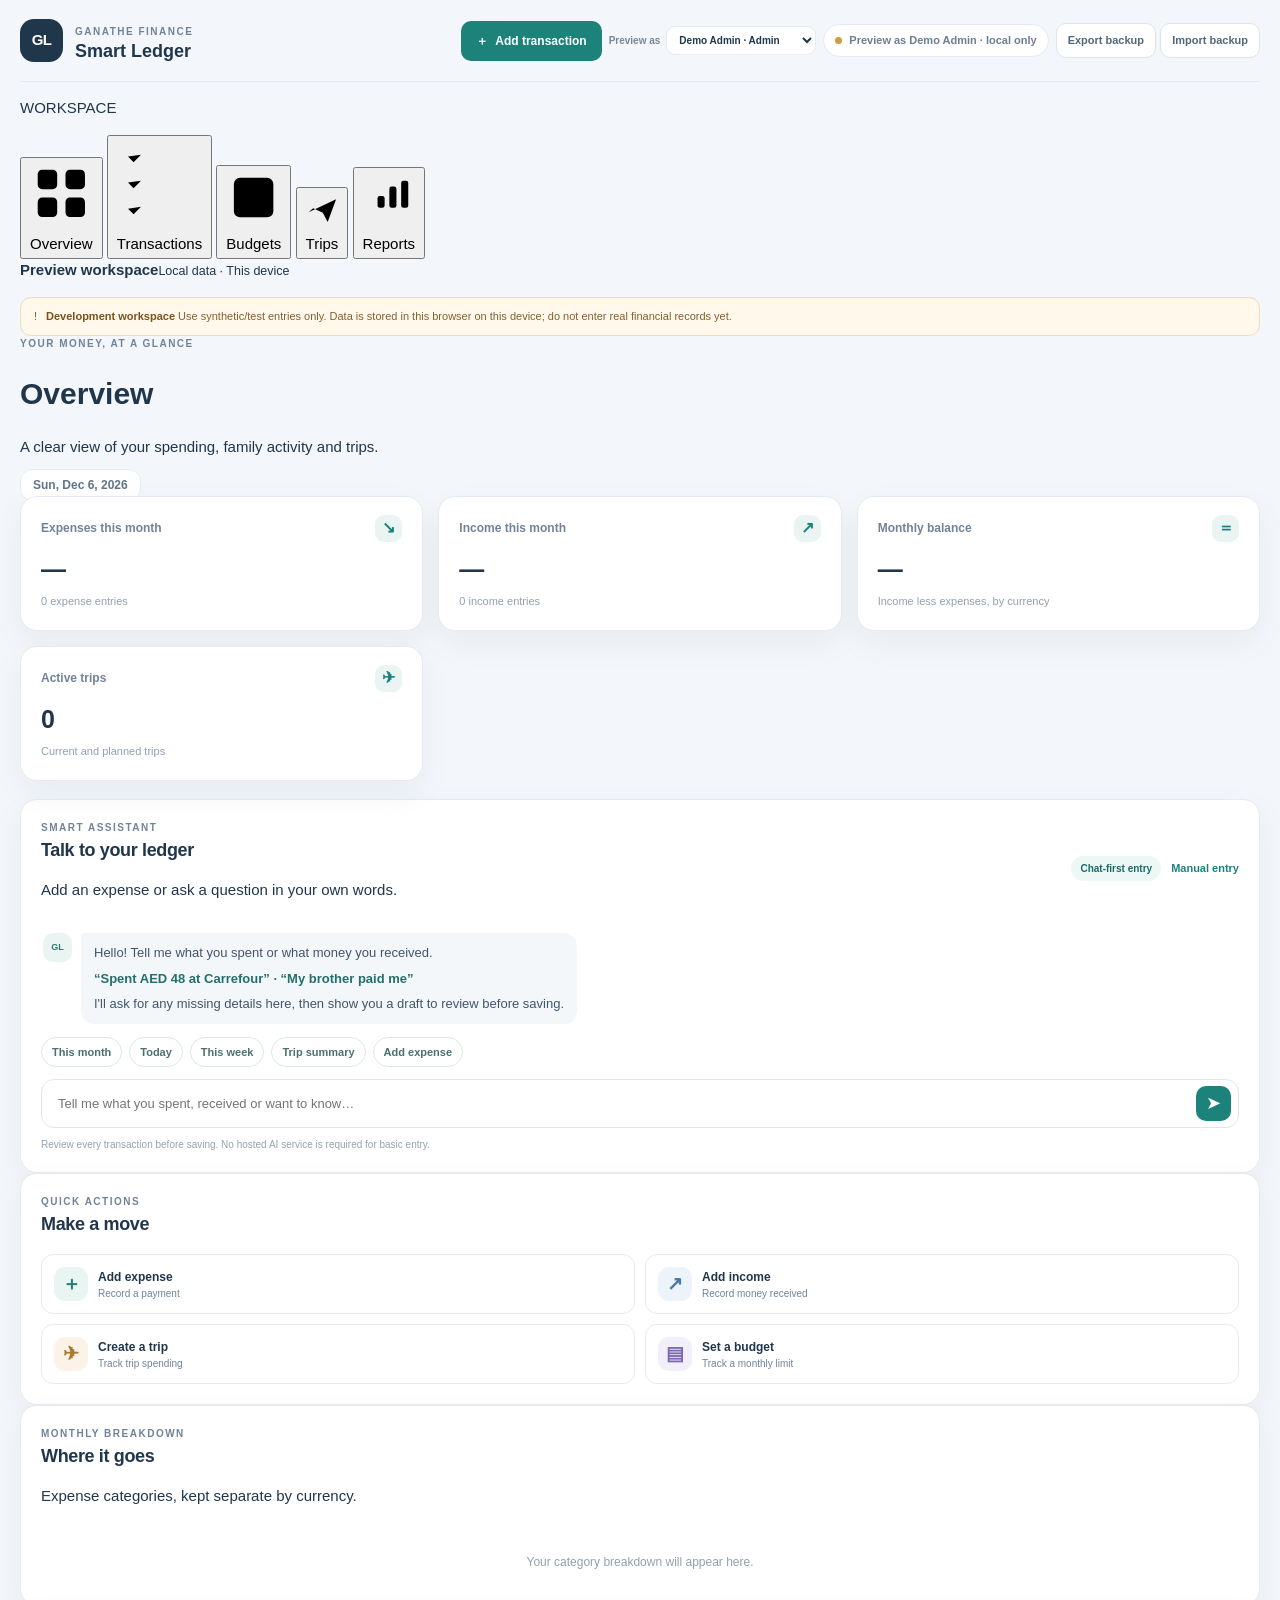
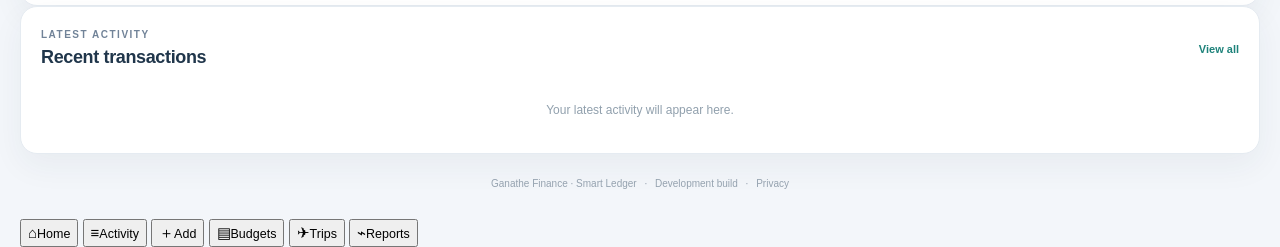
==== preview/index.html @ dd0cd9b1 "Redesign Smart Ledger app shell and page navigation" ====
<!doctype html>
<html lang="en">
<head>
  <meta charset="utf-8">
  <meta name="viewport" content="width=device-width, initial-scale=1">
  <meta name="theme-color" content="#20364b">
  <meta name="description" content="Ganathe Finance — a conversational personal finance workspace.">
  <link rel="manifest" href="./manifest.json">
  <link rel="stylesheet" href="./assets/css/app.css">
  <title>Ganathe Finance | Smart Ledger</title>
</head>

<body>
  <div class="app-shell app-shell-redesigned">
    <header class="topbar">
      <a class="brand" href="./" aria-label="Smart Ledger home">
        <span class="brand-mark">GL</span>
        <span class="brand-copy"><span class="eyebrow">GANATHE FINANCE</span><strong>Smart Ledger</strong></span>
      </a>
      <div class="header-actions">
        <button class="button button-primary header-add-button" data-action="expense" type="button"><span aria-hidden="true">＋</span> Add transaction</button>
        <label class="dev-identity-switch">Preview as <select id="demoIdentitySelect" aria-label="Switch development preview identity"></select></label>
        <span id="syncStatus" class="sync-pill" data-state="local"><span class="sync-dot"></span><span id="syncText">Development data · this browser</span></span>
        <div class="backup-actions">
          <button class="button button-outline button-small" id="exportBackupButton" type="button">Export backup</button>
          <button class="button button-outline button-small" id="importBackupButton" type="button">Import backup</button>
          <input id="importBackupInput" type="file" accept=".json,application/json" hidden>
        </div>
      </div>
    </header>

    <div class="app-body">
      <aside class="sidebar" aria-label="Main navigation">
        <p class="nav-section-label">WORKSPACE</p>
        <nav class="side-nav">
          <button class="nav-item is-active" type="button" data-nav-target="overview" aria-current="page">
            <svg viewBox="0 0 24 24" aria-hidden="true"><rect x="3.5" y="3.5" width="7" height="7" rx="1.6"/><rect x="13.5" y="3.5" width="7" height="7" rx="1.6"/><rect x="3.5" y="13.5" width="7" height="7" rx="1.6"/><rect x="13.5" y="13.5" width="7" height="7" rx="1.6"/></svg>
            <span>Overview</span>
          </button>
          <button class="nav-item" type="button" data-nav-target="transactions">
            <svg viewBox="0 0 24 24" aria-hidden="true"><path d="M8 5h12M8 12h12M8 19h12"/><path d="m3.5 5 1.5 1.5L7 4.5M3.5 12l1.5 1.5L7 11.5M3.5 19l1.5 1.5L7 18.5"/></svg>
            <span>Transactions</span>
          </button>
          <button class="nav-item" type="button" data-nav-target="budgets">
            <svg viewBox="0 0 24 24" aria-hidden="true"><rect x="4" y="4" width="16" height="16" rx="2.5"/><path d="M8 8h8M8 12h8M8 16h4"/></svg>
            <span>Budgets</span>
          </button>
          <button class="nav-item" type="button" data-nav-target="trips">
            <svg viewBox="0 0 24 24" aria-hidden="true"><path d="M3 14.5 21 6l-5.5 15-3.2-6.1L6 12z"/><path d="m12.3 14.9 3.7-3.7"/></svg>
            <span>Trips</span>
          </button>
          <button class="nav-item" type="button" data-nav-target="reports">
            <svg viewBox="0 0 24 24" aria-hidden="true"><path d="M4 19.5V4.5M4 19.5h16"/><rect x="7" y="11" width="3" height="5" rx="1"/><rect x="12" y="7" width="3" height="9" rx="1"/><rect x="17" y="4.5" width="3" height="11.5" rx="1"/></svg>
            <span>Reports</span>
          </button>
        </nav>
        <div class="sidebar-bottom">
          <div class="sidebar-status-mark"><span></span></div>
          <div><strong>Preview workspace</strong><small>Local data · This device</small></div>
        </div>
      </aside>

      <main id="mainContent" class="main-content">
        <section class="development-banner" role="note">
          <span class="development-banner-icon" aria-hidden="true">!</span>
          <span><strong>Development workspace</strong> Use synthetic/test entries only. Data is stored in this browser on this device; do not enter real financial records yet.</span>
        </section>

        <div class="view-heading">
          <div>
            <p class="eyebrow" id="pageEyebrow">YOUR MONEY, AT A GLANCE</p>
            <h1 id="pageTitle">Overview</h1>
            <p id="pageDescription">A clear view of your spending, family activity and trips.</p>
          </div>
          <div class="view-heading-meta"><span class="date-chip" id="todayLabel"></span></div>
        </div>

        <section id="page-overview" class="page-view">
          <section class="stats-grid" aria-label="Financial overview">
            <article class="stat-card stat-expense"><div class="stat-top"><span>Expenses this month</span><span class="stat-icon">↘</span></div><strong id="monthSpend">AED 0.00</strong><small id="monthSpendHint">No expenses yet</small></article>
            <article class="stat-card stat-income"><div class="stat-top"><span>Income this month</span><span class="stat-icon">↗</span></div><strong id="monthIncome">AED 0.00</strong><small id="monthIncomeHint">No income yet</small></article>
            <article class="stat-card stat-balance"><div class="stat-top"><span>Monthly balance</span><span class="stat-icon">＝</span></div><strong id="monthBalance">AED 0.00</strong><small>Income less expenses, by currency</small></article>
            <article class="stat-card stat-trips"><div class="stat-top"><span>Active trips</span><span class="stat-icon">✈</span></div><strong id="activeTrips">0</strong><small>Current and planned trips</small></article>
          </section>

          <div class="dashboard-grid">
            <div class="dashboard-primary">
              <section class="panel conversation-panel">
                <div class="panel-heading">
                  <div><p class="eyebrow">SMART ASSISTANT</p><h2>Talk to your ledger</h2><p class="panel-subtitle">Add an expense or ask a question in your own words.</p></div>
                  <div class="conversation-tools"><span class="engine-label">Chat-first entry</span><button class="text-button" id="manualTransactionEntry" type="button">Manual entry</button></div>
                </div>
                <div class="chat-stream" id="chatStream" aria-live="polite">
                  <div class="chat-message assistant"><span class="avatar">GL</span><div class="message-body"><p>Hello! Tell me what you spent or what money you received.</p><p class="example-phrase">“Spent AED 48 at Carrefour” · “My brother paid me”</p><p>I'll ask for any missing details here, then show you a draft to review before saving.</p></div></div>
                </div>
                <div class="suggestion-row">
                  <button class="suggestion" data-prompt="Show my spending this month" type="button">This month</button>
                  <button class="suggestion" data-prompt="Show today's expenses" type="button">Today</button>
                  <button class="suggestion" data-prompt="Show this week's spending" type="button">This week</button>
                  <button class="suggestion" data-prompt="Show trip expenses" type="button">Trip summary</button>
                  <button class="suggestion" data-prompt="Add an expense" type="button">Add expense</button>
                </div>
                <form id="chatForm" class="chat-entry"><label class="sr-only" for="chatInput">Type a message</label><input id="chatInput" autocomplete="off" placeholder="Tell me what you spent, received or want to know…" maxlength="500"><button class="send-button" aria-label="Send message" type="submit">➤</button></form>
                <p class="micro-note">Review every transaction before saving. No hosted AI service is required for basic entry.</p>
              </section>

              <section class="panel shortcuts-panel">
                <div class="panel-heading"><div><p class="eyebrow">QUICK ACTIONS</p><h2>Make a move</h2></div></div>
                <div class="quick-actions">
                  <button class="quick-action" data-action="expense" type="button"><span class="quick-icon teal">＋</span><span><strong>Add expense</strong><small>Record a payment</small></span></button>
                  <button class="quick-action" data-action="income" type="button"><span class="quick-icon blue">↗</span><span><strong>Add income</strong><small>Record money received</small></span></button>
                  <button class="quick-action" data-action="trip" type="button"><span class="quick-icon amber">✈</span><span><strong>Create a trip</strong><small>Track trip spending</small></span></button>
                  <button class="quick-action" data-action="budget" type="button"><span class="quick-icon violet">▤</span><span><strong>Set a budget</strong><small>Track a monthly limit</small></span></button>
                </div>
              </section>
            </div>

            <div class="dashboard-secondary">
              <section class="panel">
                <div class="panel-heading"><div><p class="eyebrow">MONTHLY BREAKDOWN</p><h2>Where it goes</h2><p class="panel-subtitle">Expense categories, kept separate by currency.</p></div></div>
                <div id="dashboardCategoryBreakdown" class="dashboard-category-breakdown"><div class="empty-state">Your category breakdown will appear here.</div></div>
              </section>
              <section class="panel">
                <div class="panel-heading"><div><p class="eyebrow">LATEST ACTIVITY</p><h2>Recent transactions</h2></div><button class="text-button" type="button" data-nav-target="transactions">View all</button></div>
                <div id="dashboardRecentTransactions" class="dashboard-recent-list"><div class="empty-state">Your latest activity will appear here.</div></div>
              </section>
            </div>
          </div>
        </section>

        <section id="page-transactions" class="page-view" hidden>
          <section class="panel page-panel">
            <div class="panel-heading"><div><p class="eyebrow">YOUR LEDGER</p><h2>All transactions</h2><p class="panel-subtitle">Search, filter and manage recorded activity.</p></div><button class="button button-primary button-small" id="addExpenseLink" type="button">＋ Add transaction</button></div>
            <div class="filter-grid">
              <input id="transactionSearch" type="search" placeholder="Search description or notes…" aria-label="Search transactions">
              <select id="transactionTypeFilter" aria-label="Filter by transaction type"><option value="">All types</option><option>Expense</option><option>Income</option></select>
              <select id="transactionCategoryFilter" aria-label="Filter by category"><option value="">All categories</option></select>
              <select id="transactionTripFilter" aria-label="Filter by trip"><option value="">All activity</option><option value="__personal">Personal only</option></select>
            </div>
            <div id="transactionList" class="transaction-list"><div class="empty-state">No transactions yet. Add your first test entry.</div></div>
            <p class="list-footnote" id="transactionCount">0 transactions</p>
          </section>
        </section>

        <section id="page-budgets" class="page-view" hidden>
          <section class="panel page-panel">
            <div class="panel-heading"><div><p class="eyebrow">PLAN WITH INTENTION</p><h2>Budgets</h2><p class="panel-subtitle">Keep an eye on your monthly category limits.</p></div><button class="button button-primary button-small" id="addBudgetLink" type="button">＋ Set a budget</button></div>
            <div id="budgetList" class="budget-list"><div class="empty-state">No budgets set yet.</div></div>
          </section>
        </section>

        <section id="page-trips" class="page-view" hidden>
          <section class="panel page-panel">
            <div class="panel-heading"><div><p class="eyebrow">SHARED SPENDING</p><h2>Your trips</h2><p class="panel-subtitle">Each trip has its own people, currency and expense history.</p></div><button class="button button-primary button-small" id="addTripLink" type="button">＋ Create trip</button></div>
            <div id="tripList" class="trip-list"><div class="empty-state">Your trips will appear here.</div></div>
          </section>
        </section>

        <section id="page-reports" class="page-view" hidden>
          <section class="panel page-panel" id="reportsPanel">
            <div class="panel-heading"><div><p class="eyebrow">YOUR NUMBERS</p><h2>Reports and insights</h2><p class="panel-subtitle">Explore activity over time and export a filtered ledger.</p></div><button class="text-button" id="exportCsvButton" type="button">Export filtered CSV ↓</button></div>
            <div class="report-actions">
              <button class="report-button" data-report="today" type="button"><strong>Today</strong><small>Daily activity</small></button>
              <button class="report-button" data-report="week" type="button"><strong>This week</strong><small>Weekly spending</small></button>
              <button class="report-button" data-report="month" type="button"><strong>This month</strong><small>Monthly overview</small></button>
              <button class="report-button" data-report="quarter" type="button"><strong>This quarter</strong><small>Quarterly view</small></button>
              <button class="report-button" data-report="year" type="button"><strong>This year</strong><small>Annual view</small></button>
              <button class="report-button" data-report="trip" type="button"><strong>Trip report</strong><small>Trip-linked costs</small></button>
            </div>
            <div class="custom-report"><label>From <input id="reportFrom" type="date"></label><label>To <input id="reportTo" type="date"></label><button id="customReportButton" class="button button-outline button-small" type="button">Run custom report</button></div>
            <div id="reportResult" class="report-result" hidden aria-live="polite"></div>
          </section>
        </section>

        <footer>Ganathe Finance · Smart Ledger <span>·</span> Development build <span>·</span> <a href="./privacy-policy.html">Privacy</a></footer>
      </main>
    </div>

    <nav class="mobile-nav" aria-label="Mobile navigation">
      <button type="button" data-nav-target="overview" class="is-active" aria-current="page"><span class="mobile-nav-icon">⌂</span><small>Home</small></button>
      <button type="button" data-nav-target="transactions"><span class="mobile-nav-icon">≡</span><small>Activity</small></button>
      <button type="button" class="mobile-nav-add" data-action="expense" aria-label="Add transaction"><span>＋</span><small>Add</small></button>
      <button type="button" data-nav-target="budgets"><span class="mobile-nav-icon">▤</span><small>Budgets</small></button>
      <button type="button" data-nav-target="trips"><span class="mobile-nav-icon">✈</span><small>Trips</small></button>
      <button type="button" data-nav-target="reports"><span class="mobile-nav-icon">⌁</span><small>Reports</small></button>
    </nav>
  </div>

  <dialog id="transactionDialog" class="app-dialog">
    <form id="transactionForm"><input id="txId" type="hidden">
      <div class="dialog-heading"><div><p class="eyebrow">TRANSACTION</p><h2 id="transactionDialogTitle">Add expense</h2></div><button class="icon-button" type="button" data-close="transactionDialog" aria-label="Close">×</button></div>
      <div class="form-grid">
        <label>Type<select id="txType" name="type"><option>Expense</option><option>Income</option></select></label>
        <label>Date<input id="txDate" name="date" type="date" required></label>
        <label class="span-2">Description<input id="txDescription" name="description" placeholder="e.g. Carrefour groceries" required maxlength="120"></label>
        <label>Amount<input id="txAmount" name="amount" type="number" min="0.01" step="0.01" placeholder="0.00" required></label>
        <label>Currency<select id="txCurrency" name="currency"><option>AED</option><option>INR</option><option>OMR</option><option>USD</option><option>SGD</option><option>EUR</option><option>GBP</option></select></label>
        <label>Category<select id="txCategory" name="category"></select></label>
        <label>Payment type<select id="txPayment" name="paymentType"><option>Cash</option><option>Debit Card</option><option>Credit Card</option><option>Bank Transfer</option><option>Digital Wallet</option><option>Other</option></select></label>
        <label>Paid by<input id="txPaidBy" name="paidBy" value="Me" maxlength="60" required></label>
        <label>Spent by (user)<select id="txSpentByUser" name="spentByUserId"></select></label>
        <label>Trip (optional)<select id="txTrip" name="tripId"><option value="">Personal / non-trip</option></select></label>
        <label class="span-2">Notes<input id="txNotes" name="notes" maxlength="300" placeholder="Optional"></label>
      </div>
      <div class="dialog-actions"><button class="button button-outline" type="button" data-close="transactionDialog">Cancel</button><button class="button button-primary" type="submit">Save transaction</button></div>
    </form>
  </dialog>

  <dialog id="tripDialog" class="app-dialog trip-wizard-dialog">
    <form id="tripForm"><input id="tripId" type="hidden">
      <div class="dialog-heading"><div><p class="eyebrow">ADMIN TRIP WIZARD</p><h2 id="tripDialogTitle">Create a trip</h2></div><button class="icon-button" type="button" data-close="tripDialog" aria-label="Close">×</button></div>
      <div class="trip-wizard-progress"><span id="tripWizardProgress">Step 1 of 3 · Trip details</span><div><i id="tripWizardProgressFill"></i></div></div>
      <section class="trip-wizard-page" data-trip-step="1">
        <div class="form-grid">
          <label class="span-2">Trip name<input id="tripName" name="name" required maxlength="100" placeholder="e.g. Oman family trip"></label>
          <label class="span-2">Destination / places<input id="tripDestination" name="destination" maxlength="160" placeholder="e.g. Muscat, Nizwa and Chennai"></label>
          <label>Start date<input id="tripStart" name="startDate" type="date"></label>
          <label>End date<input id="tripEnd" name="endDate" type="date"></label>
        </div>
      </section>
      <section class="trip-wizard-page" data-trip-step="2" hidden>
        <div class="form-grid">
          <label>Default trip currency<select id="tripCurrency"><option>AED</option><option>INR</option><option>OMR</option><option>USD</option><option>SGD</option><option>EUR</option><option>GBP</option></select></label>
        </div>
        <div id="tripParticipantAdminArea">
          <h3 class="wizard-subheading">Household users</h3>
          <p class="wizard-help">Select existing users and assign their role for this trip.</p>
          <div id="tripHouseholdUsers" class="trip-household-users"></div>
          <h3 class="wizard-subheading">Trip-only participants</h3>
          <p class="wizard-help">Add people who need expense attribution but do not need an app login. Enter one name per line.</p>
          <label class="trip-only-field">Names<textarea id="tripOnlyNames" rows="3" placeholder="e.g. Uncle Ravi&#10;Aunt Meera"></textarea></label>
        </div>
        <p id="tripMembershipReadOnlyNote" class="wizard-help" hidden>Only the Household Admin can change trip participants and roles.</p>
      </section>
      <section class="trip-wizard-page" data-trip-step="3" hidden>
        <div id="tripWizardReview" class="trip-wizard-review"></div>
      </section>
      <div class="dialog-actions trip-wizard-actions">
        <button class="button button-outline" type="button" id="tripWizardBack">Back</button>
        <button class="button button-outline" type="button" data-close="tripDialog">Cancel</button>
        <button class="button button-primary" type="button" id="tripWizardNext">Continue</button>
        <button class="button button-primary" type="submit" id="tripWizardSave" hidden>Create trip</button>
      </div>
    </form>
  </dialog>

  <dialog id="budgetDialog" class="app-dialog">
    <form id="budgetForm"><input id="budgetId" type="hidden">
      <div class="dialog-heading"><div><p class="eyebrow">MONTHLY PLANNING</p><h2 id="budgetDialogTitle">Set a budget</h2></div><button class="icon-button" type="button" data-close="budgetDialog" aria-label="Close">×</button></div>
      <div class="form-grid">
        <label class="span-2">Category<select id="budgetCategory" required></select></label>
        <label>Monthly limit<input id="budgetAmount" type="number" min="0.01" step="0.01" required placeholder="0.00"></label>
        <label>Currency<select id="budgetCurrency"><option>AED</option><option>INR</option><option>OMR</option><option>USD</option><option>SGD</option><option>EUR</option><option>GBP</option></select></label>
      </div>
      <p class="form-help">Usage is calculated for the current calendar month, matching category and currency.</p>
      <div class="dialog-actions"><button class="button button-outline" type="button" data-close="budgetDialog">Cancel</button><button class="button button-primary" type="submit">Save budget</button></div>
    </form>
  </dialog>

  <script defer src="./assets/js/ledger-core.js"></script>
  <script defer src="./assets/js/ledger-repository.js"></script>
  <script defer src="./assets/js/ledger-authz.js"></script>
  <script defer src="./assets/js/app.js"></script>
</body>
</html>
---- preview/assets/css/app.css ----
:root{color-scheme:light;--ink:#20364b;--muted:#718398;--canvas:#f3f6fa;--surface:#fff;--line:#e5ebf1;--teal:#1d827a;--teal-dark:#176c66;--shadow:0 12px 32px rgba(31,54,76,.055)}
*{box-sizing:border-box}body{margin:0;background:var(--canvas);color:var(--ink);font:15px/1.5 Aptos,"Segoe UI",sans-serif}button,input,select{font:inherit}button{cursor:pointer}a{color:inherit;text-decoration:none}.app-shell{width:min(1240px,calc(100% - 40px));margin:auto}.topbar{height:82px;display:flex;align-items:center;justify-content:space-between;border-bottom:1px solid var(--line)}.brand{display:flex;align-items:center;gap:12px}.brand-mark{width:43px;height:43px;border-radius:14px;background:var(--ink);display:grid;place-items:center;color:#fff;font-weight:800;letter-spacing:-.04em}.brand strong{display:block;font-size:18px;line-height:1.1}.eyebrow{margin:0 0 4px;color:var(--muted);font-size:10px;font-weight:800;letter-spacing:.15em}.header-actions{display:flex;align-items:center;gap:12px}.sync-pill{display:inline-flex;align-items:center;gap:7px;padding:7px 11px;border:1px solid var(--line);border-radius:20px;background:#fff;color:#6d7e90;font-size:11px;font-weight:700}.sync-dot{width:7px;height:7px;border-radius:50%;background:#d39b3b}.sync-pill[data-state=connected] .sync-dot{background:#29956f}.sync-pill[data-state=error] .sync-dot{background:#d45d58}.welcome-row{display:flex;align-items:flex-end;justify-content:space-between;padding:35px 0 22px}.welcome-row h1{margin:4px 0 6px;font-size:clamp(30px,4vw,42px);letter-spacing:-.04em;line-height:1.08}.welcome-row h1 span{color:var(--teal)}.welcome-copy{margin:0;color:var(--muted)}.date-chip{padding:8px 12px;border:1px solid var(--line);border-radius:12px;background:#fff;color:#62758a;font-size:12px;font-weight:700}.stats-grid{display:grid;grid-template-columns:repeat(3,1fr);gap:15px;margin-bottom:18px}.stat-card,.panel{background:var(--surface);border:1px solid var(--line);border-radius:17px;box-shadow:var(--shadow)}.stat-card{padding:18px 20px}.stat-top{display:flex;align-items:center;justify-content:space-between;color:var(--muted);font-size:12px;font-weight:700}.stat-icon{width:27px;height:27px;border-radius:9px;background:#eaf5f3;color:var(--teal);display:grid;place-items:center;font-size:16px}.stat-card strong{display:block;margin:9px 0 1px;font-size:25px;letter-spacing:-.04em}.stat-card small{color:#91a0af;font-size:11px}.workspace-grid{display:grid;grid-template-columns:minmax(0,1.55fr) minmax(300px,.9fr);gap:17px;align-items:start}.main-column,.side-column{display:grid;gap:17px}.panel{padding:20px}.panel-heading{display:flex;align-items:center;justify-content:space-between;gap:12px;margin-bottom:16px}.panel-heading h2{margin:0;font-size:18px;letter-spacing:-.02em}.panel-heading .eyebrow{margin-bottom:2px}.engine-label{padding:5px 9px;border-radius:20px;background:#edf7f5;color:var(--teal-dark);font-size:10px;font-weight:800}.chat-stream{display:grid;gap:11px;max-height:280px;overflow:auto;padding:1px 2px 8px}.chat-message{display:flex;gap:9px;align-items:flex-start}.avatar{flex:0 0 29px;height:29px;border-radius:10px;background:#eaf4f2;color:var(--teal);display:grid;place-items:center;font-size:9px;font-weight:900}.message-body{min-width:0;max-width:calc(100% - 38px);padding:10px 13px;border-radius:4px 13px 13px 13px;background:#f4f7fa;color:#40566b;font-size:13px}.message-body p{margin:0 0 6px}.message-body p:last-child{margin-bottom:0}.message-body .example-phrase{color:#246f6b;font-weight:700}.chat-message.user{justify-content:flex-end}.chat-message.user .avatar{display:none}.chat-message.user .message-body{background:#e9f4f2;color:#245f5b;border-radius:13px 4px 13px 13px}.suggestion-row{display:flex;flex-wrap:wrap;gap:7px;margin:5px 0 12px}.suggestion{border:1px solid #dce8e8;background:#fff;border-radius:20px;color:#49716f;padding:6px 10px;font-size:11px;font-weight:700}.suggestion:hover,.report-button:hover{border-color:#a9ceca;background:#f4faf9}.chat-entry{display:flex;gap:9px;padding:6px 7px 6px 14px;border:1px solid #dfe7ee;border-radius:13px;background:#fff}.chat-entry:focus-within{border-color:#8ebfba;box-shadow:0 0 0 3px rgba(29,130,122,.08)}.chat-entry input{width:100%;min-width:0;border:0;outline:0;background:transparent;color:var(--ink);font-size:13px}.send-button{width:35px;height:35px;flex:0 0 35px;border:0;border-radius:10px;background:var(--teal);color:#fff;font-size:18px}.micro-note{margin:9px 0 0;color:#95a2b0;font-size:10px}.quick-actions{display:grid;grid-template-columns:repeat(2,1fr);gap:10px}.quick-action{display:flex;align-items:center;gap:10px;text-align:left;padding:12px;border:1px solid var(--line);border-radius:12px;background:#fff;color:var(--ink)}.quick-action:hover{border-color:#b8d8d4;background:#fbfefd}.quick-icon{width:34px;height:34px;flex:0 0 34px;border-radius:11px;display:grid;place-items:center;font-size:19px;font-weight:700}.quick-icon.teal{background:#e9f5f2;color:#267e75}.quick-icon.blue{background:#edf3fb;color:#4d75a5}.quick-icon.amber{background:#fbf3e7;color:#a87930}.quick-icon.violet{background:#f2effb;color:#7b68ae}.quick-action strong{display:block;font-size:12px}.quick-action small{display:block;color:var(--muted);font-size:10px}.report-actions{display:grid;grid-template-columns:repeat(4,1fr);gap:8px}.report-button{padding:11px 8px;text-align:left;border:1px solid var(--line);border-radius:11px;background:#fff;color:var(--ink)}.report-button strong,.report-button small{display:block}.report-button strong{font-size:11px}.report-button small{margin-top:3px;color:var(--muted);font-size:9px}.report-result{margin-top:13px;padding:13px;border-radius:12px;background:#f4f8fa;color:#496174;font-size:12px}.report-result strong{color:var(--ink)}.text-button{padding:4px 0;border:0;background:none;color:var(--teal);font-size:11px;font-weight:800}.transaction-list,.trip-list{display:grid;gap:0}.transaction-item,.trip-item{display:flex;align-items:center;justify-content:space-between;gap:12px;padding:11px 0;border-top:1px solid #edf1f5}.transaction-item:first-child,.trip-item:first-child{border-top:0;padding-top:0}.item-main{display:flex;align-items:center;gap:10px;min-width:0}.item-icon{width:34px;height:34px;flex:0 0 34px;border-radius:11px;background:#f0f5f7;display:grid;place-items:center;color:#5e7485}.item-copy{min-width:0}.item-copy strong{display:block;overflow:hidden;text-overflow:ellipsis;white-space:nowrap;font-size:12px}.item-copy small{display:block;color:#8a99a8;font-size:10px}.item-amount{white-space:nowrap;font-size:12px;font-weight:800}.item-amount.income{color:#218568}.empty-state{padding:14px 5px;color:#91a0ad;font-size:12px;text-align:center}.trip-item{align-items:flex-start}.trip-item strong{font-size:12px}.trip-item small{display:block;color:var(--muted);font-size:10px}.trip-badge{padding:4px 7px;border-radius:20px;background:#edf6f4;color:#387d72;font-size:9px;font-weight:800}.connection-card{display:flex;align-items:center;gap:11px;padding:15px;border:1px solid #dbe9e7;border-radius:15px;background:#eef7f5}.connection-icon{width:35px;height:35px;flex:0 0 35px;border-radius:10px;background:#dcefeb;color:#277c73;display:grid;place-items:center;font-size:17px}.connection-card strong{font-size:12px}.connection-card p{margin:2px 0 0;color:#68827f;font-size:10px}.connection-card .button{margin-left:auto;flex:0 0 auto}footer{padding:22px 0 28px;color:#95a2af;font-size:10px;text-align:center}footer span{padding:0 5px}.button{display:inline-flex;align-items:center;justify-content:center;gap:7px;border:1px solid transparent;border-radius:10px;padding:10px 14px;font-size:12px;font-weight:800}.button-small{padding:8px 11px;font-size:11px}.button-primary{background:var(--teal);color:white}.button-primary:hover{background:var(--teal-dark)}.button-outline{border-color:#dce5eb;background:#fff;color:#51677a}.button-dark{background:var(--ink);color:#fff}.app-dialog{width:min(540px,calc(100% - 28px));max-width:540px;padding:0;border:1px solid var(--line);border-radius:18px;box-shadow:0 24px 80px rgba(20,40,60,.24);color:var(--ink)}.app-dialog::backdrop{background:rgba(22,38,54,.42);backdrop-filter:blur(3px)}.app-dialog form{padding:22px}.dialog-heading{display:flex;justify-content:space-between;align-items:flex-start;margin-bottom:18px}.dialog-heading h2{margin:0;font-size:21px}.icon-button{width:32px;height:32px;border:0;border-radius:9px;background:#f1f5f8;color:#607589;font-size:22px;line-height:1}.form-grid{display:grid;grid-template-columns:1fr 1fr;gap:13px}.form-grid label{display:grid;gap:5px;color:#65798b;font-size:11px;font-weight:700}.form-grid input,.form-grid select{width:100%;min-width:0;height:39px;padding:8px 10px;border:1px solid #dfe6ec;border-radius:9px;background:#fff;color:var(--ink);outline:0;font-size:12px}.form-grid input:focus,.form-grid select:focus{border-color:#8dbdb7;box-shadow:0 0 0 3px rgba(29,130,122,.08)}.span-2{grid-column:span 2}.dialog-actions{display:flex;justify-content:flex-end;gap:9px;margin-top:20px}.sr-only{position:absolute;width:1px;height:1px;padding:0;margin:-1px;overflow:hidden;clip:rect(0,0,0,0);white-space:nowrap;border:0}
@media(max-width:850px){.workspace-grid{grid-template-columns:1fr}.side-column{grid-template-columns:1fr 1fr}.connection-card{grid-column:span 2}.report-actions{grid-template-columns:repeat(4,1fr)}}
@media(max-width:600px){.app-shell{width:calc(100% - 24px)}.topbar{height:68px}.brand-mark{width:38px;height:38px}.sync-pill{display:none}.welcome-row{padding:25px 0 18px;align-items:flex-start}.date-chip{font-size:10px;padding:6px 8px}.stats-grid{gap:8px}.stat-card{padding:12px 11px}.stat-card strong{font-size:17px}.stat-card small{font-size:9px}.stat-top{font-size:10px}.stat-icon{width:22px;height:22px}.panel{padding:15px}.side-column{grid-template-columns:1fr}.connection-card{grid-column:auto}.quick-actions{gap:8px}.quick-action{padding:10px 8px}.report-actions{grid-template-columns:repeat(2,1fr)}.panel-heading h2{font-size:16px}.engine-label{font-size:9px}}

/* Transaction confirmation actions */
.draft-actions{display:flex;flex-wrap:wrap;gap:7px;margin-top:10px}


/* Feature MVP additions */
.development-banner{display:flex;gap:9px;align-items:center;margin:16px 0 0;padding:10px 13px;border:1px solid #f0dcb9;border-radius:11px;background:#fff8eb;color:#80612e;font-size:11px}
.development-banner strong{white-space:nowrap;color:#79531b}
.header-actions{gap:7px;flex-wrap:wrap;justify-content:flex-end}
.workspace-grid{grid-template-columns:minmax(0,1.25fr) minmax(340px,.95fr)}
.side-column{gap:14px}
.filter-grid{display:grid;grid-template-columns:1fr 1fr;gap:7px;margin-bottom:12px}
.filter-grid input,.filter-grid select,.custom-report input{width:100%;min-width:0;padding:8px 9px;border:1px solid var(--line);border-radius:9px;background:#fff;color:var(--ink);font:inherit;font-size:11px}
.filter-grid input{grid-column:span 2}
.managed-transaction{align-items:flex-start;padding:12px 0}
.transaction-side{display:grid;justify-items:end;gap:5px;flex:0 0 auto}
.row-actions,.trip-actions{display:flex;align-items:center;gap:7px;flex-wrap:wrap}
.row-actions button,.trip-actions button{border:0;background:transparent;color:var(--teal);padding:2px 0;font-size:10px;font-weight:800}
.row-actions button:last-child{color:#b35d58}
.list-footnote{margin:9px 0 0;color:#96a3af;font-size:10px;text-align:right}
.budget-list{display:grid;gap:13px}
.budget-item{padding:10px 0;border-top:1px solid #edf1f5}
.budget-item:first-child{padding-top:0;border-top:0}
.budget-heading,.budget-foot{display:flex;align-items:center;justify-content:space-between;gap:8px}
.budget-heading strong{font-size:11px}
.budget-heading span{color:#738496;font-size:10px;font-weight:700}
.budget-track{height:7px;margin:8px 0 5px;border-radius:8px;background:#edf1f4;overflow:hidden}
.budget-track span{display:block;height:100%;border-radius:8px;background:#3c9a83}
.budget-track span.near{background:#d3a34f}
.budget-track span.over{background:#c96a64}
.budget-foot small{color:#8292a1;font-size:9px}
.trip-item{gap:8px}
.trip-actions{justify-content:flex-end}
.custom-report{display:flex;align-items:flex-end;gap:9px;flex-wrap:wrap;margin-top:13px;padding-top:12px;border-top:1px solid var(--line)}
.custom-report label{display:grid;gap:4px;color:var(--muted);font-size:10px;font-weight:700}
.custom-report input{min-width:132px}
.custom-report .button{align-self:end}
.report-result{line-height:1.45}
.report-period{margin:0 0 10px;color:#8796a5;font-size:10px}
.report-summary-grid{display:grid;grid-template-columns:1fr 1fr;gap:10px}
.report-summary-grid>div{display:grid;gap:3px;padding:11px;border:1px solid #e7edf1;border-radius:10px;background:#fff}
.report-summary-grid small,.report-summary-grid span{color:#8192a2;font-size:9px}
.report-summary-grid strong{font-size:12px;color:var(--ink)}
.report-result h3{margin:14px 0 5px;font-size:11px}
.report-breakdown{display:grid;gap:6px}
.report-breakdown>div{display:flex;justify-content:space-between;gap:12px;padding:5px 0;border-bottom:1px solid #e8edf1;font-size:11px}
.report-breakdown strong{white-space:nowrap}
.empty-report{color:#8796a5;font-size:11px}
.form-help{margin:12px 0 0;color:#8392a0;font-size:10px}
@media(max-width:900px){.workspace-grid{grid-template-columns:1fr}.side-column{grid-template-columns:1fr 1fr}.side-column>.panel:first-child{grid-column:span 2}}
@media(max-width:640px){.app-shell{width:calc(100% - 20px)}.topbar{height:auto;min-height:68px;padding:10px 0;align-items:flex-start;gap:10px}.header-actions{max-width:64%}.header-actions .button{font-size:9px;padding:7px 8px}.development-banner{align-items:flex-start;flex-direction:column;gap:2px}.welcome-row{gap:8px}.stats-grid{grid-template-columns:1fr 1fr}.stat-card strong{font-size:16px}.side-column{grid-template-columns:1fr}.side-column>.panel:first-child{grid-column:auto}.filter-grid{grid-template-columns:1fr 1fr}.custom-report{align-items:stretch}.custom-report label{flex:1}.custom-report .button{align-self:end}.report-summary-grid{grid-template-columns:1fr 1fr}}


/* Chat-first transaction controls */
.conversation-tools{display:flex;align-items:center;gap:10px;flex-wrap:wrap}.conversation-tools .text-button{white-space:nowrap}


/* RBAC preview identity and trip wizard */
.dev-identity-switch{display:flex;align-items:center;gap:6px;color:#768799;font-size:10px;font-weight:800;white-space:nowrap}
.dev-identity-switch select{max-width:150px;padding:7px 8px;border:1px solid var(--line);border-radius:9px;background:#fff;color:var(--ink);font-size:10px}
.trip-wizard-dialog{max-width:590px}
.trip-wizard-progress{display:grid;gap:7px;margin:-5px 0 18px;color:#728397;font-size:10px;font-weight:800}
.trip-wizard-progress>div{height:5px;border-radius:8px;background:#edf1f5;overflow:hidden}
.trip-wizard-progress i{display:block;width:33.33%;height:100%;border-radius:8px;background:var(--teal);transition:width .2s ease}
.trip-wizard-page[hidden]{display:none}
.wizard-subheading{margin:17px 0 3px;font-size:12px}
.wizard-help{margin:2px 0 9px;color:#8796a5;font-size:10px}
.trip-household-users{display:grid;gap:7px}
.trip-household-choice{display:grid;grid-template-columns:minmax(0,1fr) 120px;align-items:center;gap:8px;padding:8px 10px;border:1px solid var(--line);border-radius:10px;background:#fff}
.trip-household-choice>span{display:flex;align-items:center;gap:8px;min-width:0;color:var(--ink);font-size:11px;font-weight:700}
.trip-household-choice input[type=checkbox]{accent-color:var(--teal)}
.trip-household-choice select{width:100%;padding:6px;border:1px solid var(--line);border-radius:8px;background:#fff;color:var(--ink);font-size:10px}
.trip-only-field{display:grid;gap:5px;color:#65798b;font-size:11px;font-weight:700}
.trip-only-field textarea{width:100%;resize:vertical;padding:9px 10px;border:1px solid #dfe6ec;border-radius:9px;background:#fff;color:var(--ink);font:12px/1.5 inherit}
.trip-wizard-review{display:grid;gap:10px}
.trip-wizard-review section{padding:12px;border:1px solid var(--line);border-radius:11px;background:#fbfcfd}
.trip-wizard-review h3{margin:0 0 6px;font-size:12px}
.trip-wizard-review p{margin:2px 0;color:#65798b;font-size:11px}
.trip-wizard-actions{justify-content:flex-end}
.trip-wizard-actions #tripWizardBack{margin-right:auto}
.trip-actions .trip-badge{margin-right:4px}
@media(max-width:640px){.dev-identity-switch{font-size:9px}.dev-identity-switch select{max-width:110px}.trip-household-choice{grid-template-columns:minmax(0,1fr) 105px}}
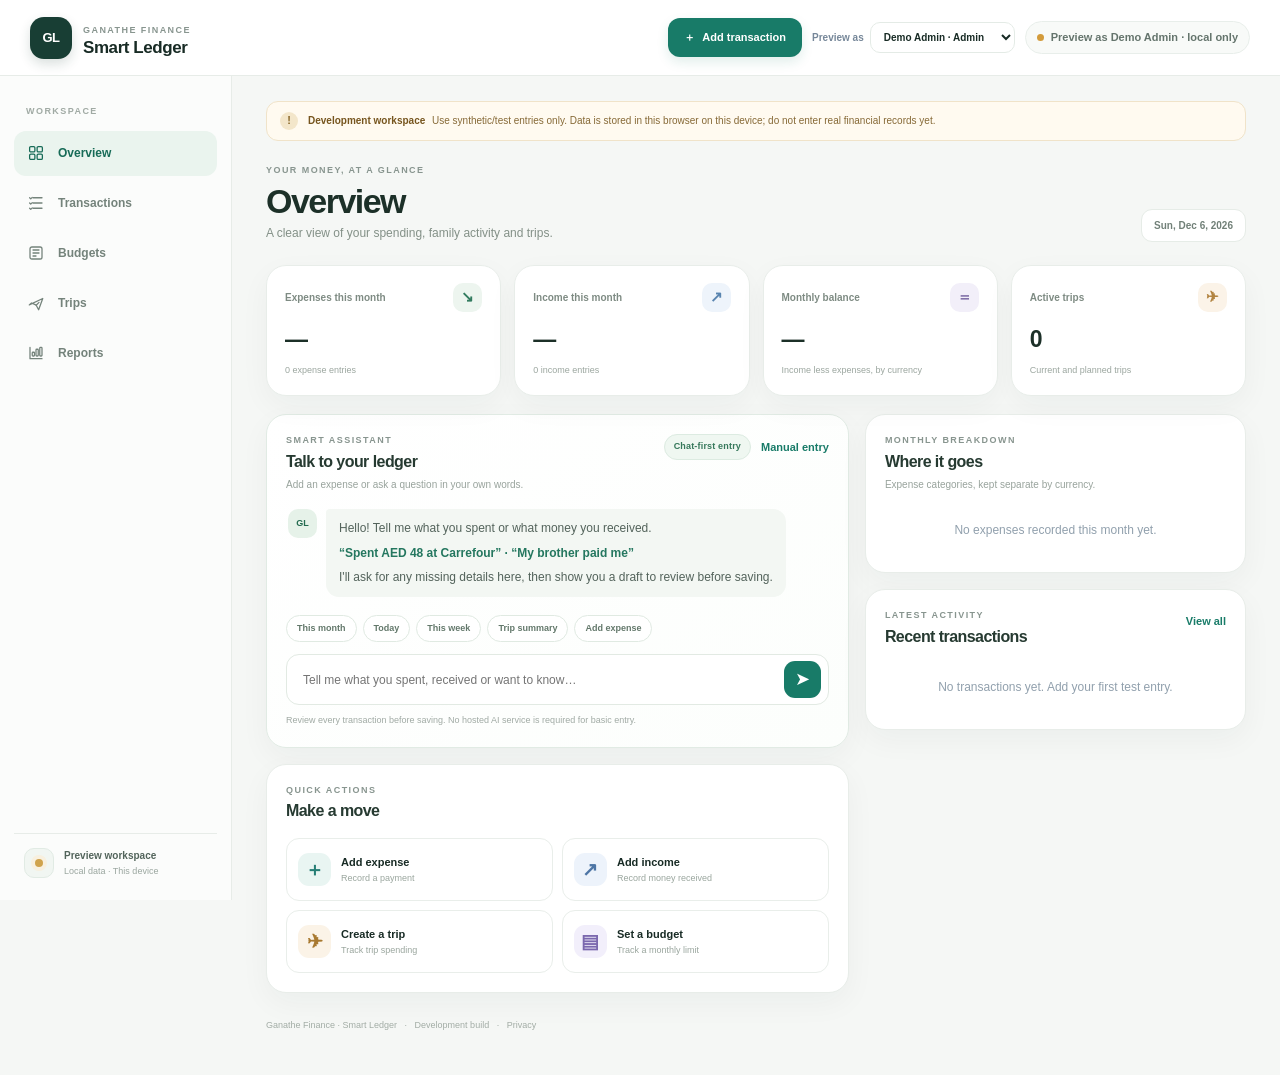
==== commit f056df9c: "Keep development backup controls reachable from the Reports screen on mobile" ====
--- a/preview/index.html
+++ b/preview/index.html
@@ -21,11 +21,6 @@
         <button class="button button-primary header-add-button" data-action="expense" type="button"><span aria-hidden="true">＋</span> Add transaction</button>
         <label class="dev-identity-switch">Preview as <select id="demoIdentitySelect" aria-label="Switch development preview identity"></select></label>
         <span id="syncStatus" class="sync-pill" data-state="local"><span class="sync-dot"></span><span id="syncText">Development data · this browser</span></span>
-        <div class="backup-actions">
-          <button class="button button-outline button-small" id="exportBackupButton" type="button">Export backup</button>
-          <button class="button button-outline button-small" id="importBackupButton" type="button">Import backup</button>
-          <input id="importBackupInput" type="file" accept=".json,application/json" hidden>
-        </div>
       </div>
     </header>
 
@@ -170,6 +165,14 @@
             <div class="custom-report"><label>From <input id="reportFrom" type="date"></label><label>To <input id="reportTo" type="date"></label><button id="customReportButton" class="button button-outline button-small" type="button">Run custom report</button></div>
             <div id="reportResult" class="report-result" hidden aria-live="polite"></div>
           </section>
+          <section class="panel backup-panel">
+            <div class="panel-heading"><div><p class="eyebrow">LOCAL DEVELOPMENT DATA</p><h2>Backup and restore</h2><p class="panel-subtitle">Download a copy of this browser's test data or restore a previous backup.</p></div></div>
+            <div class="backup-actions">
+              <button class="button button-outline button-small" id="exportBackupButton" type="button">↓ Export backup</button>
+              <button class="button button-outline button-small" id="importBackupButton" type="button">↑ Import backup</button>
+              <input id="importBackupInput" type="file" accept=".json,application/json" hidden>
+            </div>
+          </section>
         </section>
 
         <footer>Ganathe Finance · Smart Ledger <span>·</span> Development build <span>·</span> <a href="./privacy-policy.html">Privacy</a></footer>
@@ -177,12 +180,12 @@
     </div>
 
     <nav class="mobile-nav" aria-label="Mobile navigation">
-      <button type="button" data-nav-target="overview" class="is-active" aria-current="page"><span class="mobile-nav-icon">⌂</span><small>Home</small></button>
-      <button type="button" data-nav-target="transactions"><span class="mobile-nav-icon">≡</span><small>Activity</small></button>
+      <button type="button" data-nav-target="overview" class="is-active" aria-current="page"><span class="mobile-nav-icon"><svg viewBox="0 0 24 24" aria-hidden="true"><path d="m3 10 9-7 9 7v10a1 1 0 0 1-1 1h-5v-6H9v6H4a1 1 0 0 1-1-1z"/></svg></span><small>Home</small></button>
+      <button type="button" data-nav-target="transactions"><span class="mobile-nav-icon"><svg viewBox="0 0 24 24" aria-hidden="true"><path d="M8 5h12M8 12h12M8 19h12"/><path d="m3.5 5 1.5 1.5L7 4.5M3.5 12l1.5 1.5L7 11.5M3.5 19l1.5 1.5L7 18.5"/></svg></span><small>Activity</small></button>
       <button type="button" class="mobile-nav-add" data-action="expense" aria-label="Add transaction"><span>＋</span><small>Add</small></button>
-      <button type="button" data-nav-target="budgets"><span class="mobile-nav-icon">▤</span><small>Budgets</small></button>
-      <button type="button" data-nav-target="trips"><span class="mobile-nav-icon">✈</span><small>Trips</small></button>
-      <button type="button" data-nav-target="reports"><span class="mobile-nav-icon">⌁</span><small>Reports</small></button>
+      <button type="button" data-nav-target="budgets"><span class="mobile-nav-icon"><svg viewBox="0 0 24 24" aria-hidden="true"><rect x="4" y="4" width="16" height="16" rx="2.5"/><path d="M8 8h8M8 12h8M8 16h4"/></svg></span><small>Budgets</small></button>
+      <button type="button" data-nav-target="trips"><span class="mobile-nav-icon"><svg viewBox="0 0 24 24" aria-hidden="true"><path d="M3 14.5 21 6l-5.5 15-3.2-6.1L6 12z"/><path d="m12.3 14.9 3.7-3.7"/></svg></span><small>Trips</small></button>
+      <button type="button" data-nav-target="reports"><span class="mobile-nav-icon"><svg viewBox="0 0 24 24" aria-hidden="true"><path d="M4 19.5V4.5M4 19.5h16"/><rect x="7" y="11" width="3" height="5" rx="1"/><rect x="12" y="7" width="3" height="9" rx="1"/><rect x="17" y="4.5" width="3" height="11.5" rx="1"/></svg></span><small>Reports</small></button>
     </nav>
   </div>
 
--- a/preview/assets/css/app.css
+++ b/preview/assets/css/app.css
@@ -84,3 +84,230 @@
 .trip-wizard-actions #tripWizardBack{margin-right:auto}
 .trip-actions .trip-badge{margin-right:4px}
 @media(max-width:640px){.dev-identity-switch{font-size:9px}.dev-identity-switch select{max-width:110px}.trip-household-choice{grid-template-columns:minmax(0,1fr) 105px}}
+
+
+/* Smart Ledger UI refresh — app shell, navigation and dashboard */
+:root{
+  color-scheme:light;
+  --ink:#182b25;--muted:#788780;--canvas:#f5f7f5;--surface:#fff;--line:#e7ece8;
+  --teal:#187b68;--teal-dark:#126452;--shadow:0 10px 30px rgba(25,56,44,.045);
+  --sidebar-width:232px;--card-radius:20px;
+}
+body{background:var(--canvas);color:var(--ink);font-family:Inter,-apple-system,BlinkMacSystemFont,"Segoe UI",sans-serif;font-size:14px}
+button,input,select{font-family:inherit}
+.app-shell-redesigned{width:100%;max-width:none;margin:0}
+.app-shell-redesigned .topbar{height:76px;position:sticky;top:0;z-index:50;padding:0 30px;background:rgba(255,255,255,.94);backdrop-filter:blur(18px);border-bottom:1px solid var(--line)}
+.app-shell-redesigned .brand{gap:11px}
+.app-shell-redesigned .brand-mark{width:42px;height:42px;border-radius:14px;background:#183e34;font-size:13px;box-shadow:0 5px 12px rgba(24,62,52,.16)}
+.app-shell-redesigned .brand strong{font-size:17px;letter-spacing:-.025em}
+.app-shell-redesigned .eyebrow{color:#88958f;font-size:9px;letter-spacing:.16em}
+.app-shell-redesigned .header-actions{gap:10px;flex-wrap:nowrap}
+.app-shell-redesigned .header-add-button{border-radius:12px;padding:10px 15px;background:#187b68;font-size:11px;box-shadow:0 5px 12px rgba(24,123,104,.13)}
+.app-shell-redesigned .backup-actions{display:flex;gap:6px}
+.app-shell-redesigned .sync-pill{border-color:#e8eeea;background:#f8faf8;color:#64746c}
+.app-shell-redesigned .dev-identity-switch{font-size:10px}
+.app-shell-redesigned .dev-identity-switch select{max-width:145px;border-color:#e4ebe6;border-radius:10px;padding:8px 9px}
+.app-body{display:grid;grid-template-columns:var(--sidebar-width) minmax(0,1fr);min-height:calc(100vh - 76px)}
+.sidebar{position:sticky;top:76px;height:calc(100vh - 76px);display:flex;flex-direction:column;padding:29px 14px 18px;background:#fbfcfb;border-right:1px solid var(--line)}
+.nav-section-label{margin:0 12px 12px;color:#a0aaa4;font-size:9px;font-weight:800;letter-spacing:.16em}
+.side-nav{display:grid;gap:5px}
+.nav-item{width:100%;height:45px;display:flex;align-items:center;gap:13px;padding:0 13px;border:0;border-radius:12px;background:transparent;color:#74837b;text-align:left;font-size:12px;font-weight:650;transition:background .18s ease,color .18s ease}
+.nav-item svg{width:18px;height:18px;fill:none;stroke:currentColor;stroke-width:1.7;stroke-linecap:round;stroke-linejoin:round;flex:0 0 18px}
+.nav-item:hover{background:#f0f5f1;color:#34584b}
+.nav-item.is-active{background:#eaf4ee;color:#176b57;font-weight:800}
+.sidebar-bottom{display:flex;align-items:center;gap:10px;margin-top:auto;padding:14px 10px 4px;border-top:1px solid var(--line)}
+.sidebar-status-mark{width:30px;height:30px;display:grid;place-items:center;border:1px solid #e1ebe4;border-radius:10px;background:#f1f6f2}
+.sidebar-status-mark span{width:8px;height:8px;border-radius:50%;background:#d0a34c;box-shadow:0 0 0 4px #f8f0df}
+.sidebar-bottom strong,.sidebar-bottom small{display:block}
+.sidebar-bottom strong{font-size:10px;color:#52645b}
+.sidebar-bottom small{margin-top:2px;color:#9aa69f;font-size:9px}
+.main-content{width:100%;max-width:1500px;min-width:0;margin:0 auto;padding:25px 34px 38px}
+.development-banner{display:flex;align-items:center;flex-direction:row;gap:10px;margin:0 0 23px;padding:10px 13px;border:1px solid #f0e3c9;border-radius:12px;background:#fffaf0;color:#866936;font-size:10px;line-height:1.4}
+.development-banner strong{margin-right:4px;color:#76551e;white-space:nowrap}
+.development-banner-icon{width:18px;height:18px;display:grid;place-items:center;flex:0 0 18px;border-radius:50%;background:#f3e6ca;color:#8a682a;font-size:11px;font-weight:900}
+.view-heading{display:flex;align-items:flex-end;justify-content:space-between;gap:16px;margin:0 0 23px}
+.view-heading h1{margin:2px 0 4px;font-size:clamp(27px,3vw,34px);font-weight:750;letter-spacing:-.045em;line-height:1.12;color:#1c3028}
+.view-heading>div>p:last-child{margin:0;color:#839087;font-size:12px}
+.view-heading-meta{display:flex;align-items:center}
+.date-chip{border:1px solid #e6ece7;border-radius:11px;background:#fff;color:#718078;padding:8px 12px;font-size:10px}
+.page-view[hidden]{display:none!important}
+.page-view{display:block;min-width:0}
+.stats-grid{grid-template-columns:repeat(4,minmax(0,1fr));gap:13px;margin:0 0 18px}
+.stat-card,.panel{border:1px solid #e8ede9;border-radius:var(--card-radius);background:var(--surface);box-shadow:var(--shadow)}
+.stat-card{position:relative;min-width:0;padding:17px 18px 16px}
+.stat-top{color:#7e8b83;font-size:10px;font-weight:750}
+.stat-icon{width:29px;height:29px;border-radius:10px;background:#edf5ef;color:#327b5f;font-size:15px}
+.stat-card strong{margin:10px 0 2px;color:#1c3028;font-size:clamp(18px,2vw,23px);font-weight:750;letter-spacing:-.04em;overflow-wrap:anywhere}
+.stat-card small{color:#9ba69f;font-size:9px}
+.stat-income .stat-icon{background:#eef4fb;color:#5a85b0}
+.stat-balance .stat-icon{background:#f2eff9;color:#8271a8}
+.stat-trips .stat-icon{background:#fbf3e8;color:#b18340}
+.dashboard-grid{display:grid;grid-template-columns:minmax(0,1.3fr) minmax(300px,.85fr);gap:16px;align-items:start}
+.dashboard-primary,.dashboard-secondary{display:grid;gap:16px;min-width:0}
+.panel{padding:19px}
+.panel-heading{align-items:flex-start;margin-bottom:15px}
+.panel-heading h2{color:#263a31;font-size:16px;font-weight:750;letter-spacing:-.035em}
+.panel-subtitle{margin:4px 0 0;color:#98a39c;font-size:10px;line-height:1.45}
+.conversation-panel{border-color:#e1ebe4;background:linear-gradient(145deg,#fff 0%,#fcfefc 100%)}
+.conversation-panel .panel-heading{gap:10px}
+.engine-label{border:1px solid #dcebe1;background:#eff7f1;color:#36785b;font-size:9px;letter-spacing:.02em}
+.chat-stream{max-height:220px;gap:10px;padding:2px 2px 10px}
+.avatar{background:#e6f2e9;color:#246c50;border-radius:10px}
+.message-body{background:#f3f7f3;color:#53635b;font-size:12px;line-height:1.55}
+.message-body .example-phrase{color:#24775f}
+.chat-message.user .message-body{background:#e8f4ec;color:#245a43}
+.suggestion-row{gap:6px;margin:8px 0 12px}
+.suggestion{border-color:#e0eae2;border-radius:20px;color:#63786b;padding:6px 10px;font-size:9px}
+.chat-entry{gap:8px;padding:6px 7px 6px 14px;border-color:#e2eae3;border-radius:13px}
+.chat-entry input{font-size:12px}
+.send-button{width:37px;height:37px;flex-basis:37px;border-radius:11px;background:#187b68}
+.micro-note{color:#a0aaa4;font-size:9px}
+.quick-actions{gap:9px}
+.quick-action{min-height:63px;padding:11px;border-color:#e9eeea;border-radius:13px;transition:transform .16s ease,border-color .16s ease,background .16s ease}
+.quick-action:hover{transform:translateY(-1px);border-color:#c9ddd0;background:#fcfefc}
+.quick-icon{width:33px;height:33px;flex-basis:33px;border-radius:11px}
+.quick-action strong{font-size:11px}
+.quick-action small{margin-top:2px;color:#9aa69e;font-size:9px}
+.dashboard-category-breakdown{display:grid;gap:14px}
+.category-currency-group{display:grid;gap:9px}
+.category-currency-heading{display:flex;justify-content:space-between;gap:8px;align-items:center;color:#607269;font-size:10px;font-weight:750}
+.category-currency-heading small{color:#929e96;font-size:9px;font-weight:650}
+.category-line{display:grid;gap:5px}
+.category-line-top{display:flex;align-items:center;justify-content:space-between;gap:8px;font-size:10px}
+.category-line-top span:first-child{color:#6c7a72}
+.category-line-top strong{color:#455a4f;font-size:9px;white-space:nowrap}
+.category-line-track{height:6px;overflow:hidden;border-radius:99px;background:#edf2ee}
+.category-line-track span{display:block;height:100%;border-radius:99px;background:#65a88a}
+.category-line:nth-child(3n) .category-line-track span{background:#84b7a0}
+.category-line:nth-child(4n) .category-line-track span{background:#b4c9a4}
+.dashboard-recent-list{display:grid}
+.dashboard-recent-item{display:flex;align-items:center;justify-content:space-between;gap:10px;padding:10px 0;border-top:1px solid #f0f3f0}
+.dashboard-recent-item:first-child{padding-top:0;border-top:0}
+.dashboard-recent-main{display:flex;align-items:center;gap:9px;min-width:0}
+.dashboard-recent-icon{width:32px;height:32px;display:grid;place-items:center;flex:0 0 32px;border-radius:10px;background:#f0f5f1;color:#638171;font-size:14px}
+.dashboard-recent-icon.income{background:#eef4fb;color:#5b83ab}
+.dashboard-recent-copy{min-width:0}
+.dashboard-recent-copy strong,.dashboard-recent-copy small{display:block;overflow:hidden;text-overflow:ellipsis;white-space:nowrap}
+.dashboard-recent-copy strong{color:#45584e;font-size:10px}
+.dashboard-recent-copy small{margin-top:2px;color:#9ba69f;font-size:9px}
+.dashboard-recent-amount{white-space:nowrap;color:#42564b;font-size:10px;font-weight:800}
+.dashboard-recent-amount.income{color:#28815d}
+.page-panel{min-height:250px}
+.page-panel .panel-heading{align-items:center}
+.filter-grid{grid-template-columns:minmax(170px,1.5fr) repeat(3,minmax(120px,1fr));gap:9px;margin-bottom:14px}
+.filter-grid input,.filter-grid select,.custom-report input{min-height:38px;padding:9px 11px;border-color:#e5ebe6;border-radius:10px;background:#fbfcfb;color:#52645a;font-size:10px}
+.filter-grid input{grid-column:auto}
+.transaction-item,.trip-item{padding:14px 0;border-color:#eff2ef}
+.item-icon{width:36px;height:36px;flex-basis:36px;border-radius:12px;background:#f0f5f1;color:#668273}
+.item-copy strong{font-size:11px;color:#394e43}
+.item-copy small{margin-top:2px;color:#99a49d;font-size:9px}
+.item-amount{font-size:11px;color:#40564a}
+.row-actions button,.trip-actions button{font-size:9px}
+.budget-list{grid-template-columns:repeat(2,minmax(0,1fr));gap:12px}
+.budget-item{padding:14px;border:1px solid #edf1ed;border-radius:14px;background:#fcfdfc}
+.budget-item:first-child{padding-top:14px;border-top:1px solid #edf1ed}
+.budget-heading strong{color:#405449;font-size:11px}
+.budget-heading span{color:#718077;font-size:10px}
+.budget-track{height:8px;margin:10px 0 7px;background:#edf2ed}
+.budget-track span{background:#61a783}
+.budget-foot small{font-size:9px}
+.trip-list{grid-template-columns:repeat(2,minmax(0,1fr));gap:12px}
+.trip-item{min-height:126px;display:flex;flex-direction:column;align-items:stretch;justify-content:space-between;padding:15px;border:1px solid #edf1ed;border-radius:14px;background:#fcfdfc}
+.trip-item:first-child{padding-top:15px;border-top:1px solid #edf1ed}
+.trip-item strong{font-size:12px;color:#354b3f}
+.trip-item small{margin-top:4px;color:#88968d;font-size:9px}
+.trip-actions{justify-content:space-between;margin-top:8px}
+.trip-badge{background:#edf5ee;color:#39775a;font-size:9px}
+.report-actions{grid-template-columns:repeat(3,minmax(0,1fr));gap:10px}
+.report-button{min-height:66px;padding:12px;border-color:#e9eeea;border-radius:13px;background:#fcfdfc}
+.report-button strong{color:#45594d;font-size:11px}
+.report-button small{color:#99a49d;font-size:9px}
+.custom-report{border-color:#edf1ed}
+.report-result{border:1px solid #e8efe9;border-radius:13px;background:#f7faf7;color:#52645a}
+.button{border-radius:11px}
+.button-primary{background:#187b68}
+.button-primary:hover{background:#126452}
+.button-outline{border-color:#e3eae4;background:#fff;color:#617269}
+footer{padding:26px 0 4px;color:#a2aca5;font-size:9px;text-align:left}
+.mobile-nav{display:none}
+@media(max-width:1100px){
+  :root{--sidebar-width:205px}
+  .main-content{padding:23px 22px 34px}
+  .dashboard-grid{grid-template-columns:minmax(0,1fr) minmax(270px,.85fr)}
+  .filter-grid{grid-template-columns:repeat(2,minmax(0,1fr))}
+  .filter-grid input{grid-column:span 2}
+  .app-shell-redesigned .header-actions{gap:7px}
+  .backup-actions .button{font-size:9px;padding:7px 8px}
+}
+@media(max-width:820px){
+  .app-shell-redesigned .topbar{height:67px;padding:0 17px}
+  .app-body{display:block;min-height:calc(100vh - 67px)}
+  .sidebar{display:none}
+  .main-content{padding:20px 18px 110px}
+  .dashboard-grid{grid-template-columns:1fr}
+  .dashboard-secondary{grid-template-columns:repeat(2,minmax(0,1fr))}
+  .stats-grid{grid-template-columns:repeat(2,minmax(0,1fr))}
+  .mobile-nav{position:fixed;z-index:60;left:0;right:0;bottom:0;display:grid;grid-template-columns:repeat(6,minmax(0,1fr));align-items:end;padding:8px 5px max(9px,env(safe-area-inset-bottom));border-top:1px solid #e7ece8;background:rgba(255,255,255,.96);backdrop-filter:blur(18px);box-shadow:0 -8px 28px rgba(30,50,40,.055)}
+  .mobile-nav button{min-width:0;min-height:47px;display:flex;flex-direction:column;align-items:center;justify-content:center;gap:2px;border:0;border-radius:10px;background:transparent;color:#8b9890}
+  .mobile-nav button.is-active{color:#176b57}
+  .mobile-nav button small{font-size:8px;font-weight:700}
+  .mobile-nav-icon{font-size:19px;line-height:1}
+  .mobile-nav .mobile-nav-add{gap:1px;color:#187b68}
+  .mobile-nav-add>span{width:37px;height:32px;display:grid;place-items:center;border-radius:12px;background:#187b68;color:#fff;font-size:22px;line-height:1;box-shadow:0 5px 12px rgba(24,123,104,.22)}
+  .mobile-nav-add small{margin-top:2px}
+  .header-add-button{display:none!important}
+  .app-shell-redesigned .backup-actions{display:none}
+  .app-shell-redesigned .sync-pill{display:none}
+  .view-heading{margin-bottom:17px}
+  .page-panel{padding:16px}
+}
+@media(max-width:560px){
+  .app-shell-redesigned .topbar{padding:0 13px}
+  .app-shell-redesigned .brand-mark{width:37px;height:37px;border-radius:12px}
+  .app-shell-redesigned .brand strong{font-size:15px}
+  .app-shell-redesigned .brand .eyebrow{font-size:8px}
+  .app-shell-redesigned .header-actions{max-width:56%;gap:5px}
+  .app-shell-redesigned .dev-identity-switch{display:flex;flex-direction:column;align-items:flex-end;gap:1px;font-size:8px}
+  .app-shell-redesigned .dev-identity-switch select{max-width:116px;padding:6px 7px;font-size:9px}
+  .main-content{padding:17px 13px 104px}
+  .development-banner{align-items:flex-start;gap:7px;margin-bottom:18px;padding:9px 10px;font-size:9px}
+  .development-banner strong{display:inline}
+  .view-heading h1{font-size:27px}
+  .view-heading>div>p:last-child{max-width:260px;font-size:10px}
+  .date-chip{padding:7px 8px;font-size:9px;white-space:nowrap}
+  .stats-grid{gap:9px;margin-bottom:12px}
+  .stat-card{padding:13px 12px;border-radius:15px}
+  .stat-card strong{font-size:16px}
+  .stat-top{font-size:9px}
+  .stat-card small{font-size:8px}
+  .dashboard-secondary{grid-template-columns:1fr;gap:12px}
+  .dashboard-grid,.dashboard-primary{gap:12px}
+  .panel{padding:15px;border-radius:17px}
+  .panel-heading{gap:8px;margin-bottom:12px}
+  .panel-heading h2{font-size:15px}
+  .panel-subtitle{font-size:9px}
+  .conversation-tools{gap:6px}
+  .conversation-tools .text-button{font-size:9px}
+  .engine-label{display:none}
+  .chat-stream{max-height:210px}
+  .message-body{font-size:11px}
+  .suggestion{padding:5px 8px;font-size:8px}
+  .quick-actions{gap:7px}
+  .quick-action{min-height:60px;padding:9px 8px}
+  .quick-action strong{font-size:10px}
+  .quick-action small{font-size:8px}
+  .filter-grid{grid-template-columns:1fr 1fr;gap:7px}
+  .filter-grid input{grid-column:span 2}
+  .filter-grid input,.filter-grid select{min-height:36px;font-size:9px}
+  .budget-list,.trip-list{grid-template-columns:1fr}
+  .report-actions{grid-template-columns:repeat(2,minmax(0,1fr))}
+  .page-panel .panel-heading{align-items:flex-start}
+  .page-panel .panel-heading .button{padding:8px 9px;font-size:9px;white-space:nowrap}
+  .custom-report label{min-width:calc(50% - 6px)}
+  .custom-report .button{width:100%}
+  .trip-item{min-height:0}
+  .dialog-actions{flex-wrap:wrap}
+}
+@media(prefers-reduced-motion:reduce){
+  .nav-item,.quick-action{transition:none}
+}
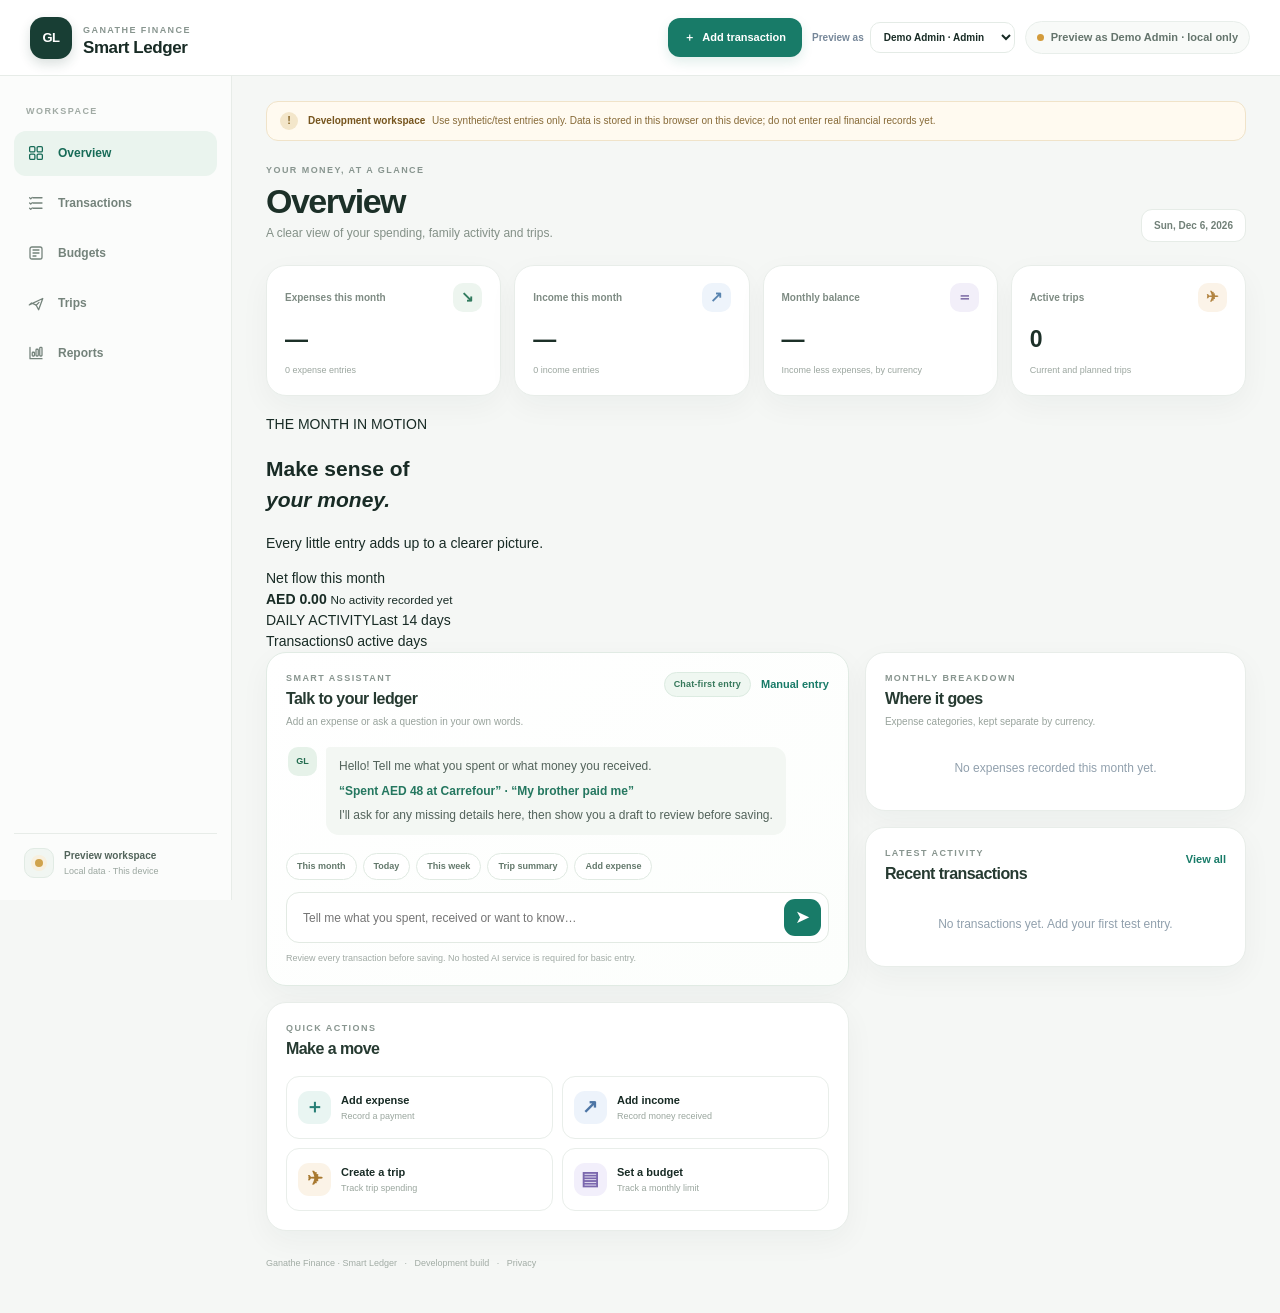
==== commit 436b0f02: "Add richer dashboard, budget, trip and report screen structures" ====
--- a/preview/index.html
+++ b/preview/index.html
@@ -78,6 +78,26 @@
             <article class="stat-card stat-trips"><div class="stat-top"><span>Active trips</span><span class="stat-icon">✈</span></div><strong id="activeTrips">0</strong><small>Current and planned trips</small></article>
           </section>
 
+          <section class="money-hero" aria-label="Monthly money flow">
+            <div class="money-hero-copy">
+              <p class="hero-kicker">THE MONTH IN MOTION</p>
+              <h2>Make sense of<br><em>your money.</em></h2>
+              <p>Every little entry adds up to a clearer picture.</p>
+              <div class="hero-balance-label">Net flow this month</div>
+              <strong id="heroNetBalance">AED 0.00</strong>
+              <small id="heroTransactionPulse">No activity recorded yet</small>
+            </div>
+            <div class="money-hero-visual">
+              <div class="hero-orbit hero-orbit-one"></div>
+              <div class="hero-orbit hero-orbit-two"></div>
+              <div class="hero-chart-title"><span>DAILY ACTIVITY</span><span>Last 14 days</span></div>
+              <div class="hero-pulse-bars" id="heroPulseBars" aria-label="Daily transaction count for the last 14 days"></div>
+              <div class="hero-chart-legend"><span><i></i>Transactions</span><span id="heroActiveDays">0 active days</span></div>
+            </div>
+            <span class="hero-decoration hero-decoration-one"></span>
+            <span class="hero-decoration hero-decoration-two"></span>
+          </section>
+
           <div class="dashboard-grid">
             <div class="dashboard-primary">
               <section class="panel conversation-panel">
@@ -126,6 +146,11 @@
         <section id="page-transactions" class="page-view" hidden>
           <section class="panel page-panel">
             <div class="panel-heading"><div><p class="eyebrow">YOUR LEDGER</p><h2>All transactions</h2><p class="panel-subtitle">Search, filter and manage recorded activity.</p></div><button class="button button-primary button-small" id="addExpenseLink" type="button">＋ Add transaction</button></div>
+            <div class="transaction-summary-strip">
+              <article><small>VISIBLE ENTRIES</small><strong id="transactionVisibleCount">0</strong><span>Matching your filters</span></article>
+              <article><small>EXPENSE TOTALS</small><strong id="transactionExpenseTotal">—</strong><span>Kept separate by currency</span></article>
+              <article><small>INCOME TOTALS</small><strong id="transactionIncomeTotal">—</strong><span>Kept separate by currency</span></article>
+            </div>
             <div class="filter-grid">
               <input id="transactionSearch" type="search" placeholder="Search description or notes…" aria-label="Search transactions">
               <select id="transactionTypeFilter" aria-label="Filter by transaction type"><option value="">All types</option><option>Expense</option><option>Income</option></select>
@@ -140,6 +165,7 @@
         <section id="page-budgets" class="page-view" hidden>
           <section class="panel page-panel">
             <div class="panel-heading"><div><p class="eyebrow">PLAN WITH INTENTION</p><h2>Budgets</h2><p class="panel-subtitle">Keep an eye on your monthly category limits.</p></div><button class="button button-primary button-small" id="addBudgetLink" type="button">＋ Set a budget</button></div>
+            <div class="budget-overview-strip" id="budgetOverview"><span>Loading your budget picture…</span></div>
             <div id="budgetList" class="budget-list"><div class="empty-state">No budgets set yet.</div></div>
           </section>
         </section>
@@ -147,6 +173,7 @@
         <section id="page-trips" class="page-view" hidden>
           <section class="panel page-panel">
             <div class="panel-heading"><div><p class="eyebrow">SHARED SPENDING</p><h2>Your trips</h2><p class="panel-subtitle">Each trip has its own people, currency and expense history.</p></div><button class="button button-primary button-small" id="addTripLink" type="button">＋ Create trip</button></div>
+            <div class="trip-overview-strip" id="tripOverview"><span>Your shared journeys, all in one place.</span></div>
             <div id="tripList" class="trip-list"><div class="empty-state">Your trips will appear here.</div></div>
           </section>
         </section>
@@ -154,6 +181,10 @@
         <section id="page-reports" class="page-view" hidden>
           <section class="panel page-panel" id="reportsPanel">
             <div class="panel-heading"><div><p class="eyebrow">YOUR NUMBERS</p><h2>Reports and insights</h2><p class="panel-subtitle">Explore activity over time and export a filtered ledger.</p></div><button class="text-button" id="exportCsvButton" type="button">Export filtered CSV ↓</button></div>
+            <div class="report-intro">
+              <div class="report-intro-mark" aria-hidden="true">↗</div>
+              <div><strong>See the story behind the numbers.</strong><span>Choose a period below to explore income, spending patterns and category mix.</span></div>
+            </div>
             <div class="report-actions">
               <button class="report-button" data-report="today" type="button"><strong>Today</strong><small>Daily activity</small></button>
               <button class="report-button" data-report="week" type="button"><strong>This week</strong><small>Weekly spending</small></button>
--- a/preview/assets/css/app.css
+++ b/preview/assets/css/app.css
@@ -256,7 +256,7 @@
   .mobile-nav-add>span{width:37px;height:32px;display:grid;place-items:center;border-radius:12px;background:#187b68;color:#fff;font-size:22px;line-height:1;box-shadow:0 5px 12px rgba(24,123,104,.22)}
   .mobile-nav-add small{margin-top:2px}
   .header-add-button{display:none!important}
-  .app-shell-redesigned .backup-actions{display:none}
+  .app-shell-redesigned .topbar .backup-actions{display:none}
   .app-shell-redesigned .sync-pill{display:none}
   .view-heading{margin-bottom:17px}
   .page-panel{padding:16px}
@@ -311,3 +311,9 @@
 @media(prefers-reduced-motion:reduce){
   .nav-item,.quick-action{transition:none}
 }
+
+.app-shell-redesigned .mobile-nav-icon svg{width:19px;height:19px;fill:none;stroke:currentColor;stroke-width:1.7;stroke-linecap:round;stroke-linejoin:round}
+.backup-panel{margin-top:14px}
+.backup-panel .panel-heading{margin-bottom:12px}
+.backup-panel .backup-actions{display:flex;gap:8px;flex-wrap:wrap}
+@media(max-width:820px){.backup-panel .backup-actions{display:flex}}
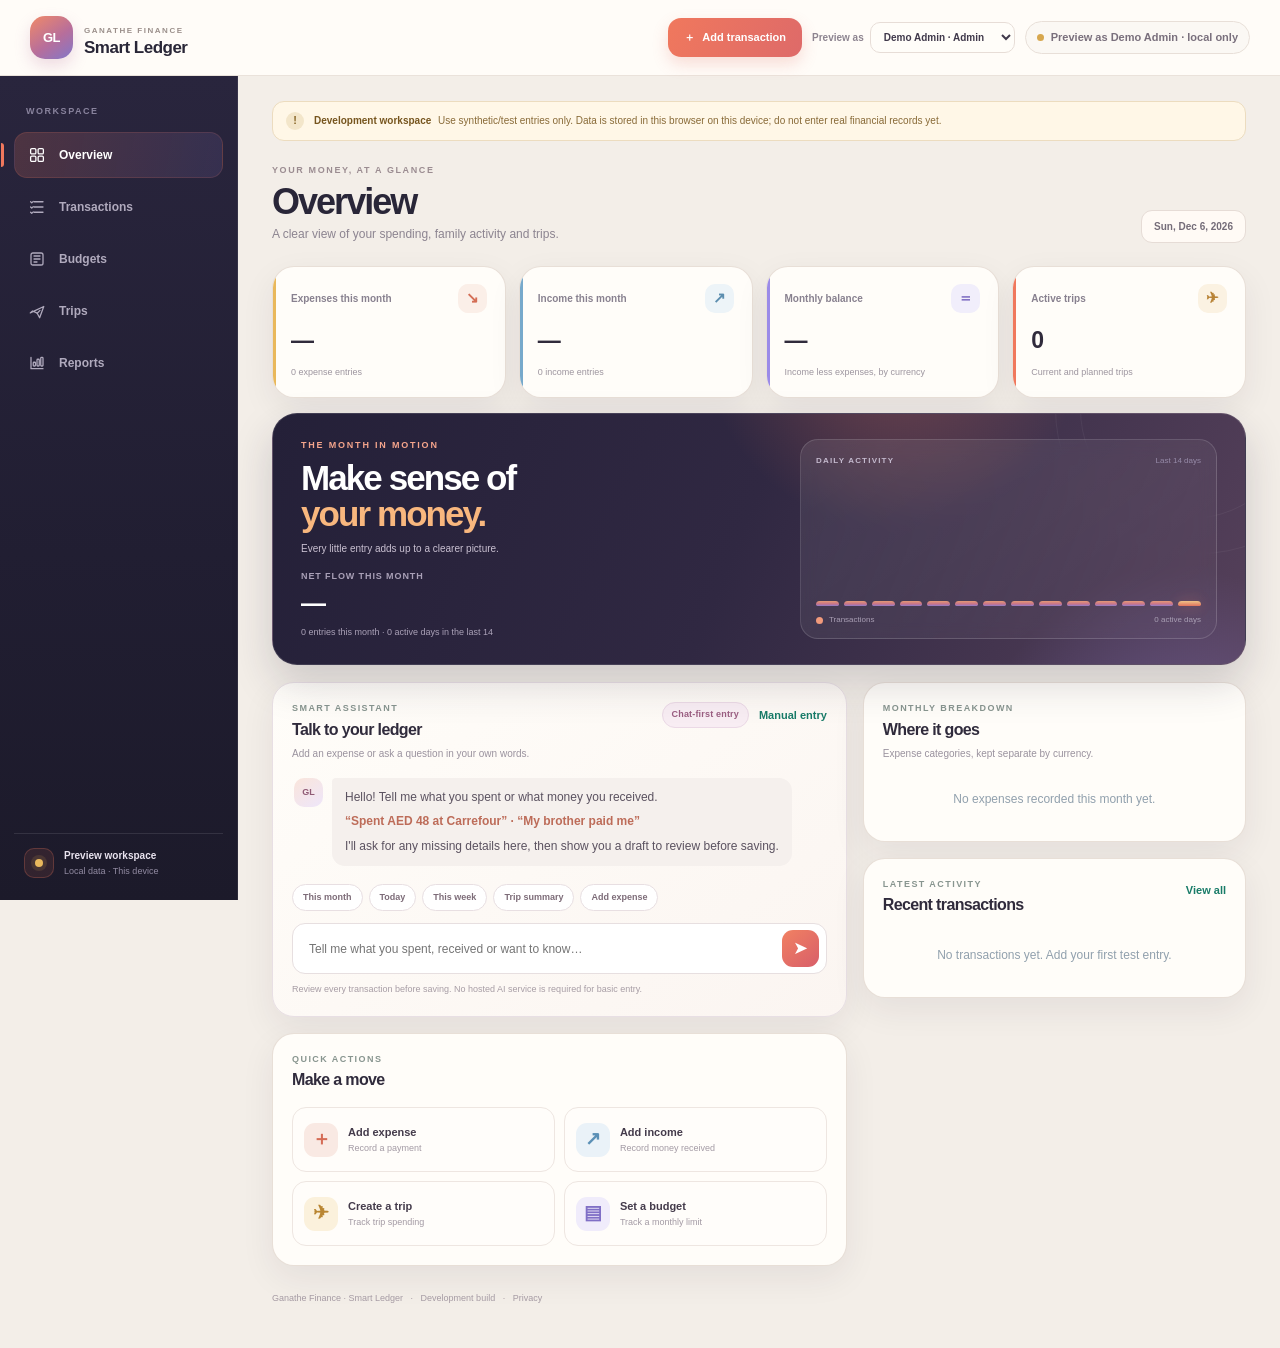
==== commit 0ea08f83: "Align PWA browser theme colour with the new Ganathe visual identity" ====
--- a/preview/index.html
+++ b/preview/index.html
@@ -3,7 +3,7 @@
 <head>
   <meta charset="utf-8">
   <meta name="viewport" content="width=device-width, initial-scale=1">
-  <meta name="theme-color" content="#20364b">
+  <meta name="theme-color" content="#252137">
   <meta name="description" content="Ganathe Finance — a conversational personal finance workspace.">
   <link rel="manifest" href="./manifest.json">
   <link rel="stylesheet" href="./assets/css/app.css">
--- a/preview/assets/css/app.css
+++ b/preview/assets/css/app.css
@@ -317,3 +317,384 @@
 .backup-panel .panel-heading{margin-bottom:12px}
 .backup-panel .backup-actions{display:flex;gap:8px;flex-wrap:wrap}
 @media(max-width:820px){.backup-panel .backup-actions{display:flex}}
+
+
+
+/* GANATHE FINANCE — signature visual system: aubergine, ember, lilac and parchment */
+:root{
+  color-scheme:light;
+  --ink:#262333;
+  --ink-soft:#4d495b;
+  --muted:#898391;
+  --canvas:#f3eee8;
+  --surface:#fffdf9;
+  --surface-alt:#faf6f1;
+  --line:#e8dfd8;
+  --coral:#f0785d;
+  --coral-deep:#d95d4f;
+  --lilac:#9b8be8;
+  --amber:#e9b85b;
+  --sky:#77a9cb;
+  --plum:#252137;
+  --plum-deep:#191727;
+  --positive:#3d91a0;
+  --shadow:0 12px 34px rgba(43,33,54,.07);
+  --sidebar-width:238px;
+  --card-radius:22px;
+}
+html{scroll-behavior:smooth}
+body{background:var(--canvas);color:var(--ink);font-family:Inter,-apple-system,BlinkMacSystemFont,"Segoe UI",sans-serif;font-size:14px}
+button,input,select,textarea{font-family:inherit}
+button:focus-visible,a:focus-visible,input:focus-visible,select:focus-visible,textarea:focus-visible{outline:3px solid rgba(155,139,232,.48);outline-offset:2px}
+.app-shell-redesigned{width:100%;max-width:none}
+.app-shell-redesigned .topbar{height:76px;position:sticky;top:0;z-index:50;padding:0 30px;background:rgba(255,253,249,.94);backdrop-filter:blur(18px);border-bottom:1px solid rgba(232,223,216,.9)}
+.app-shell-redesigned .brand{gap:11px}
+.app-shell-redesigned .brand-mark{width:43px;height:43px;border-radius:15px;background:linear-gradient(145deg,#f18a68 0%,#b76e9b 56%,#8277c9 100%);font-size:13px;box-shadow:0 7px 16px rgba(183,110,155,.24)}
+.app-shell-redesigned .brand strong{font-size:17px;letter-spacing:-.03em;color:#292637}
+.app-shell-redesigned .brand .eyebrow{color:#9b8f8b;font-size:8px;letter-spacing:.19em}
+.app-shell-redesigned .header-actions{gap:10px;flex-wrap:nowrap}
+.app-shell-redesigned .header-add-button{border:0;border-radius:13px;padding:11px 16px;background:linear-gradient(115deg,#f0785d,#de6a69);color:#fff;font-size:11px;box-shadow:0 7px 16px rgba(224,105,96,.22)}
+.app-shell-redesigned .header-add-button:hover{background:linear-gradient(115deg,#e66d53,#d55a61);transform:translateY(-1px)}
+.app-shell-redesigned .sync-pill{border-color:#e8dfd8;background:#fbf8f4;color:#796f7c}
+.app-shell-redesigned .sync-dot{background:#d7a74e}
+.app-shell-redesigned .dev-identity-switch{font-size:10px;color:#8d8490}
+.app-shell-redesigned .dev-identity-switch select{max-width:145px;border-color:#e7ddd7;border-radius:10px;padding:8px 9px;background:#fffdf9;color:#40394b}
+.app-body{display:grid;grid-template-columns:var(--sidebar-width) minmax(0,1fr);min-height:calc(100vh - 76px)}
+.sidebar{position:sticky;top:76px;height:calc(100vh - 76px);display:flex;flex-direction:column;padding:29px 14px 18px;background:linear-gradient(180deg,#29253d 0%,#211e32 58%,#1c1a2a 100%);border-right:1px solid rgba(255,255,255,.07);color:#fff}
+.nav-section-label{margin:0 12px 13px;color:#89839d;font-size:9px;font-weight:800;letter-spacing:.17em}
+.side-nav{display:grid;gap:6px}
+.nav-item{position:relative;width:100%;height:46px;display:flex;align-items:center;gap:13px;padding:0 13px;border:1px solid transparent;border-radius:13px;background:transparent;color:#b0aabd;text-align:left;font-size:12px;font-weight:650;transition:background .18s ease,color .18s ease,transform .18s ease}
+.nav-item svg{width:18px;height:18px;fill:none;stroke:currentColor;stroke-width:1.7;stroke-linecap:round;stroke-linejoin:round;flex:0 0 18px}
+.nav-item:hover{background:rgba(255,255,255,.07);color:#fff;transform:translateX(2px)}
+.nav-item.is-active{border-color:rgba(240,120,93,.15);background:linear-gradient(100deg,rgba(240,120,93,.19),rgba(155,139,232,.12));color:#fff}
+.nav-item.is-active:before{content:"";position:absolute;left:-14px;top:10px;bottom:10px;width:3px;border-radius:0 4px 4px 0;background:var(--coral)}
+.sidebar-bottom{display:flex;align-items:center;gap:10px;margin-top:auto;padding:14px 10px 4px;border-top:1px solid rgba(255,255,255,.10)}
+.sidebar-status-mark{width:30px;height:30px;display:grid;place-items:center;border:1px solid rgba(240,120,93,.25);border-radius:10px;background:rgba(240,120,93,.1)}
+.sidebar-status-mark span{width:8px;height:8px;border-radius:50%;background:#eab95d;box-shadow:0 0 0 4px rgba(234,185,93,.12)}
+.sidebar-bottom strong{display:block;font-size:10px;color:#e9e3ef}
+.sidebar-bottom small{display:block;margin-top:2px;color:#928ba2;font-size:9px}
+.main-content{width:100%;max-width:1540px;min-width:0;margin:0 auto;padding:25px 34px 38px}
+.development-banner{display:flex;align-items:center;flex-direction:row;gap:10px;margin:0 0 23px;padding:10px 13px;border:1px solid #ecdcbf;border-radius:12px;background:#fff7e7;color:#886a37;font-size:10px;line-height:1.4}
+.development-banner strong{margin-right:4px;color:#76551e;white-space:nowrap}
+.development-banner-icon{width:18px;height:18px;display:grid;place-items:center;flex:0 0 18px;border-radius:50%;background:#f3e6ca;color:#8a682a;font-size:11px;font-weight:900}
+.view-heading{display:flex;align-items:flex-end;justify-content:space-between;gap:16px;margin:0 0 23px}
+.view-heading h1{margin:2px 0 4px;font-size:clamp(28px,3.2vw,36px);font-weight:780;letter-spacing:-.055em;line-height:1.1;color:#292638}
+.view-heading>div>p:last-child{margin:0;color:#8c8490;font-size:12px}
+.view-heading .eyebrow{color:#9b8c91;font-size:9px;letter-spacing:.18em}
+.date-chip{border:1px solid #e6dcd6;border-radius:11px;background:#fffaf5;color:#746c78;padding:8px 12px;font-size:10px}
+.page-view[hidden]{display:none!important}
+.page-view{display:block;min-width:0}
+.stats-grid{grid-template-columns:repeat(4,minmax(0,1fr));gap:13px;margin:0 0 15px}
+.stat-card,.panel{border:1px solid rgba(231,221,213,.92);border-radius:var(--card-radius);background:var(--surface);box-shadow:var(--shadow)}
+.stat-card{position:relative;min-width:0;padding:17px 18px 16px;overflow:hidden}
+.stat-card:before{content:"";position:absolute;left:0;top:0;bottom:0;width:3px;background:#e9b85b}
+.stat-income:before{background:#77a9cb}.stat-balance:before{background:#9b8be8}.stat-trips:before{background:#f0785d}
+.stat-top{color:#88818f;font-size:10px;font-weight:750}
+.stat-icon{width:29px;height:29px;border-radius:10px;background:#fbefe8;color:#d46e55;font-size:15px}
+.stat-income .stat-icon{background:#edf4f8;color:#5c8eaf}
+.stat-balance .stat-icon{background:#f1eefb;color:#8271c4}
+.stat-trips .stat-icon{background:#fbf2e2;color:#b88336}
+.stat-card strong{display:block;margin:10px 0 2px;color:#302b3c;font-size:clamp(17px,1.8vw,23px);font-weight:780;letter-spacing:-.045em;overflow-wrap:anywhere}
+.stat-card small{color:#9d959f;font-size:9px}
+.money-hero{position:relative;isolation:isolate;display:grid;grid-template-columns:minmax(0,1fr) minmax(280px,.88fr);align-items:stretch;gap:25px;min-height:225px;margin:0 0 17px;padding:25px 28px;overflow:hidden;border:1px solid rgba(255,255,255,.12);border-radius:25px;background:linear-gradient(112deg,#242038 0%,#302842 48%,#55405a 100%);color:#fff;box-shadow:0 18px 42px rgba(39,31,57,.18)}
+.money-hero:before{content:"";position:absolute;z-index:-1;width:390px;height:390px;right:16%;top:-270px;border-radius:50%;background:radial-gradient(circle,rgba(240,120,93,.32),rgba(240,120,93,0) 69%)}
+.money-hero:after{content:"";position:absolute;z-index:-1;width:420px;height:420px;right:-145px;bottom:-320px;border-radius:50%;background:radial-gradient(circle,rgba(155,139,232,.34),rgba(155,139,232,0) 69%)}
+.money-hero-copy{position:relative;z-index:2;display:flex;flex-direction:column;align-items:flex-start}
+.hero-kicker{margin:0 0 8px;color:#f5a58c;font-size:9px;font-weight:850;letter-spacing:.2em}
+.money-hero h2{margin:0;color:#fff;font-size:clamp(25px,3vw,35px);font-weight:780;letter-spacing:-.055em;line-height:1.04}
+.money-hero h2 em{color:#f8b77e;font-style:normal}
+.money-hero-copy>p:not(.hero-kicker){max-width:310px;margin:8px 0 14px;color:#c9c0d1;font-size:10px}
+.hero-balance-label{color:#a9a0b7;font-size:9px;font-weight:750;letter-spacing:.1em;text-transform:uppercase}
+#heroNetBalance{display:block;margin-top:2px;color:#fff;font-size:clamp(18px,2vw,25px);font-weight:800;letter-spacing:-.04em}
+#heroTransactionPulse{margin-top:3px;color:#aaa1b7;font-size:9px}
+.money-hero-visual{position:relative;z-index:1;min-height:174px;display:flex;flex-direction:column;justify-content:flex-end;padding:15px 15px 12px;border:1px solid rgba(255,255,255,.14);border-radius:18px;background:linear-gradient(145deg,rgba(255,255,255,.085),rgba(255,255,255,.025));backdrop-filter:blur(8px)}
+.hero-chart-title,.hero-chart-legend{display:flex;align-items:center;justify-content:space-between;gap:12px;color:#c4bace;font-size:8px}
+.hero-chart-title{margin-bottom:auto;font-weight:800;letter-spacing:.15em}
+.hero-chart-title span:last-child{font-weight:500;letter-spacing:0;color:#968ba8}
+.hero-pulse-bars{height:100px;display:flex;align-items:flex-end;gap:5px;padding:8px 0 3px}
+.hero-pulse-bar{position:relative;flex:1;min-width:4px;height:var(--bar-height);border-radius:5px 5px 2px 2px;background:linear-gradient(180deg,#f5a477,#d77a8f 58%,#9784d6);opacity:.9;transition:height .25s ease}
+.hero-pulse-bar.is-today{background:linear-gradient(180deg,#ffd18b,#f0785d);box-shadow:0 0 14px rgba(240,120,93,.38)}
+.hero-chart-legend{margin-top:5px;color:#a99fb4}
+.hero-chart-legend span:first-child{display:flex;align-items:center;gap:6px}
+.hero-chart-legend i{width:7px;height:7px;border-radius:50%;background:#f19a7b}
+.hero-decoration{position:absolute;z-index:0;border:1px solid rgba(255,255,255,.05);border-radius:50%;pointer-events:none}
+.hero-decoration-one{width:290px;height:290px;right:-100px;top:-150px}
+.hero-decoration-two{width:220px;height:220px;right:-55px;top:-115px}
+.dashboard-grid{display:grid;grid-template-columns:minmax(0,1.26fr) minmax(295px,.84fr);gap:16px;align-items:start}
+.dashboard-primary,.dashboard-secondary{display:grid;gap:16px;min-width:0}
+.panel{padding:19px}
+.panel-heading{align-items:flex-start;margin-bottom:15px}
+.panel-heading h2{color:#302b3c;font-size:16px;font-weight:780;letter-spacing:-.04em}
+.panel-subtitle{margin:4px 0 0;color:#9a929e;font-size:10px;line-height:1.5}
+.conversation-panel{border-color:#e8dfe4;background:linear-gradient(145deg,#fffdf9 0%,#fbf5f1 100%)}
+.conversation-panel .panel-heading{gap:10px}
+.engine-label{border:1px solid #ebd9e6;background:#f8edf3;color:#9b5e82;font-size:9px;letter-spacing:.02em}
+.chat-stream{max-height:225px;gap:10px;padding:2px 2px 10px}
+.avatar{background:linear-gradient(145deg,#fae5db,#eee6fa);color:#905b76;border-radius:10px}
+.message-body{background:#f5f0ed;color:#5b5260;font-size:12px;line-height:1.55}
+.message-body .example-phrase{color:#bd6c59}
+.chat-message.user .message-body{background:#eee9fa;color:#514677}
+.suggestion-row{gap:6px;margin:8px 0 12px}
+.suggestion{border-color:#e8dfe2;border-radius:20px;color:#7d6c78;padding:6px 10px;font-size:9px}
+.suggestion:hover{border-color:#e4b6a9;background:#fff5ef}
+.chat-entry{gap:8px;padding:6px 7px 6px 14px;border-color:#e7dfe0;border-radius:13px;background:#fff}
+.chat-entry:focus-within{border-color:#c9a7c5;box-shadow:0 0 0 3px rgba(155,139,232,.12)}
+.chat-entry input{font-size:12px}
+.send-button{width:37px;height:37px;flex-basis:37px;border-radius:11px;background:linear-gradient(140deg,#f18162,#d85e69)}
+.micro-note{color:#a79da5;font-size:9px}
+.quick-actions{gap:9px}
+.quick-action{min-height:65px;padding:11px;border-color:#eee6e1;border-radius:14px;background:#fffdfa;transition:transform .16s ease,border-color .16s ease,box-shadow .16s ease}
+.quick-action:hover{transform:translateY(-2px);border-color:#e4c6b9;background:#fff;box-shadow:0 8px 18px rgba(43,33,54,.06)}
+.quick-icon{width:34px;height:34px;flex-basis:34px;border-radius:11px}
+.quick-icon.teal{background:#f9e9e3;color:#d56c56}.quick-icon.blue{background:#eaf2f8;color:#5b90b6}.quick-icon.amber{background:#fbf1dc;color:#b98632}.quick-icon.violet{background:#f0ecfb;color:#806fc6}
+.quick-action strong{font-size:11px;color:#443b4b}
+.quick-action small{margin-top:2px;color:#a39aa4;font-size:9px}
+.dashboard-category-breakdown{display:grid;gap:14px}
+.category-currency-group{display:grid;gap:9px}
+.category-currency-heading{display:flex;justify-content:space-between;gap:8px;align-items:center;color:#64596c;font-size:10px;font-weight:800}
+.category-currency-heading small{color:#a49aa5;font-size:9px;font-weight:650}
+.category-line{display:grid;gap:5px}
+.category-line-top{display:flex;align-items:center;justify-content:space-between;gap:8px;font-size:10px}
+.category-line-top span:first-child{color:#7f7482}
+.category-line-top strong{color:#51475a;font-size:9px;white-space:nowrap}
+.category-line-track{height:7px;overflow:hidden;border-radius:99px;background:#f0eae6}
+.category-line-track span{display:block;height:100%;border-radius:99px;background:linear-gradient(90deg,#f08a69,#bd83bb)}
+.category-line:nth-child(3n) .category-line-track span{background:linear-gradient(90deg,#8e82d6,#b6a5e7)}
+.category-line:nth-child(4n) .category-line-track span{background:linear-gradient(90deg,#e8b55d,#f0d18b)}
+.dashboard-recent-list{display:grid}
+.dashboard-recent-item{display:flex;align-items:center;justify-content:space-between;gap:10px;padding:10px 0;border-top:1px solid #f1ebe6}
+.dashboard-recent-item:first-child{padding-top:0;border-top:0}
+.dashboard-recent-main{display:flex;align-items:center;gap:9px;min-width:0}
+.dashboard-recent-icon{width:33px;height:33px;display:grid;place-items:center;flex:0 0 33px;border-radius:11px;background:#faeae3;color:#d46e59;font-size:14px}
+.dashboard-recent-icon.income{background:#eaf2f8;color:#5e8eae}
+.dashboard-recent-copy{min-width:0}
+.dashboard-recent-copy strong,.dashboard-recent-copy small{display:block;overflow:hidden;text-overflow:ellipsis;white-space:nowrap}
+.dashboard-recent-copy strong{color:#514655;font-size:10px}
+.dashboard-recent-copy small{margin-top:2px;color:#a49aa4;font-size:9px}
+.dashboard-recent-amount{white-space:nowrap;color:#be6659;font-size:10px;font-weight:850}
+.dashboard-recent-amount.income{color:#4e8fa0}
+.page-panel{min-height:250px;padding:22px}
+.page-panel .panel-heading{align-items:center;margin-bottom:18px}
+.page-panel .panel-heading h2{font-size:18px}
+.page-panel .panel-heading .button{background:linear-gradient(115deg,#f0785d,#db6370);border:0;box-shadow:0 6px 15px rgba(224,105,96,.17)}
+.filter-grid{grid-template-columns:minmax(190px,1.55fr) repeat(3,minmax(120px,1fr));gap:9px;margin-bottom:15px}
+.filter-grid input,.filter-grid select,.custom-report input{min-height:39px;padding:9px 11px;border:1px solid #e9e0da;border-radius:11px;background:#fcfaf7;color:#5d5361;font-size:10px}
+.filter-grid input{grid-column:auto}
+.filter-grid input::placeholder{color:#b1a7b0}
+.transaction-summary-strip{display:grid;grid-template-columns:repeat(3,minmax(0,1fr));gap:10px;margin:0 0 17px}
+.transaction-summary-strip article{display:flex;flex-direction:column;gap:3px;min-width:0;padding:13px 14px;border:1px solid #eee5df;border-radius:14px;background:#fcf8f4}
+.transaction-summary-strip article:nth-child(2){background:#fff3ed;border-color:#f2ded5}
+.transaction-summary-strip article:nth-child(3){background:#f1f3fa;border-color:#e4e3f0}
+.transaction-summary-strip small{color:#9e9199;font-size:8px;font-weight:850;letter-spacing:.15em}
+.transaction-summary-strip strong{color:#413749;font-size:14px;font-weight:850;overflow-wrap:anywhere}
+.transaction-summary-strip span{color:#a399a1;font-size:8px}
+.transaction-list{display:grid;gap:12px}
+.transaction-day-group{padding:0 0 4px}
+.transaction-day-heading{display:flex;align-items:center;justify-content:space-between;gap:12px;margin:4px 0 7px;padding:8px 2px;border-bottom:1px solid #eee6e1}
+.transaction-day-heading strong{color:#5d5261;font-size:10px;font-weight:850}
+.transaction-day-heading span{color:#a197a0;font-size:8px}
+.transaction-item,.trip-item{padding:13px 0;border-color:#f0e9e4}
+.managed-transaction{min-height:62px}
+.item-icon{width:37px;height:37px;flex-basis:37px;border-radius:12px;background:#f9e9e3;color:#d16d58}
+.item-copy strong{font-size:11px;color:#403849}
+.item-copy small{margin-top:2px;color:#9f96a0;font-size:9px}
+.item-amount{font-size:11px;color:#c36358}
+.item-amount.income{color:#4c91a1}
+.row-actions button,.trip-actions button{font-size:9px}
+.row-actions button:last-child{color:#c65f65}
+.list-footnote{color:#a198a0}
+.budget-overview-strip,.trip-overview-strip{display:flex;align-items:center;justify-content:space-between;gap:12px;margin:0 0 15px;padding:13px 15px;border:1px solid #e9dfe0;border-radius:14px;background:linear-gradient(100deg,#f8eee8,#f3effa);color:#766b7d;font-size:10px}
+.budget-overview-strip strong,.trip-overview-strip strong{color:#453b4c;font-size:13px}
+.budget-list{grid-template-columns:repeat(2,minmax(0,1fr));gap:13px}
+.budget-item{position:relative;display:grid;gap:12px;min-width:0;padding:16px;border:1px solid #eee5df;border-radius:17px;background:linear-gradient(145deg,#fffdfa,#fbf7f3);box-shadow:0 5px 18px rgba(43,33,54,.035)}
+.budget-item:first-child{padding-top:16px;border-top:1px solid #eee5df}
+.budget-card-head{display:flex;align-items:center;gap:10px}
+.budget-category-icon{width:37px;height:37px;display:grid;place-items:center;flex:0 0 37px;border-radius:12px;background:#fae9e2;color:#c86b58;font-size:17px}
+.budget-item:nth-child(4n+2) .budget-category-icon{background:#eeeafb;color:#8170c5}
+.budget-item:nth-child(4n+3) .budget-category-icon{background:#fbf1dc;color:#ae8136}
+.budget-item:nth-child(4n+4) .budget-category-icon{background:#eaf2f7;color:#638eaa}
+.budget-title{min-width:0;flex:1}
+.budget-title strong{display:block;color:#443a4b;font-size:11px}
+.budget-title small{display:block;margin-top:2px;color:#a49aa3;font-size:8px}
+.budget-ring{--budget-progress:0%;width:43px;height:43px;display:grid;place-items:center;flex:0 0 43px;border-radius:50%;background:conic-gradient(#ef8768 var(--budget-progress),#eee7e3 0);position:relative}
+.budget-ring:before{content:"";position:absolute;inset:4px;border-radius:50%;background:#fffdfa}
+.budget-ring span{position:relative;z-index:1;color:#605367;font-size:8px;font-weight:850}
+.budget-amount-row{display:flex;justify-content:space-between;gap:10px}
+.budget-amount-row>div{display:grid;gap:3px}
+.budget-amount-row small{color:#a49aa3;font-size:8px}
+.budget-amount-row strong{color:#504657;font-size:11px}
+.budget-amount-row .budget-remaining{color:#4b8c8c}
+.budget-item.is-near .budget-amount-row .budget-remaining{color:#ba8638}
+.budget-item.is-over .budget-amount-row .budget-remaining{color:#c45d62}
+.budget-track{height:8px;margin:0;border-radius:8px;background:#eee8e4}
+.budget-track span{background:linear-gradient(90deg,#ee8c69,#cf82a0)}
+.budget-track span.near{background:linear-gradient(90deg,#e8b45a,#e6a16a)}
+.budget-track span.over{background:linear-gradient(90deg,#e06b66,#be5269)}
+.budget-foot{padding-top:2px}
+.budget-foot small{color:#a39aa2;font-size:8px}
+.trip-list{grid-template-columns:repeat(2,minmax(0,1fr));gap:13px}
+.trip-item{position:relative;min-height:175px;display:flex;flex-direction:column;align-items:stretch;justify-content:space-between;gap:12px;padding:17px;border:1px solid #ebe2dc;border-radius:18px;background:linear-gradient(145deg,#fffdfa,#faf6f1);box-shadow:0 5px 18px rgba(43,33,54,.035);overflow:hidden}
+.trip-item:before{content:"";position:absolute;top:0;left:0;right:0;height:4px;background:linear-gradient(90deg,#f0785d,#bd83bb)}
+.trip-item:nth-child(4n+2):before{background:linear-gradient(90deg,#897bd2,#b2a5e6)}
+.trip-item:nth-child(4n+3):before{background:linear-gradient(90deg,#e5b052,#f0d08b)}
+.trip-item:nth-child(4n+4):before{background:linear-gradient(90deg,#77a9cb,#aac7da)}
+.trip-item:first-child{padding-top:17px;border-top:1px solid #ebe2dc}
+.trip-card-top{display:flex;align-items:flex-start;justify-content:space-between;gap:8px}
+.trip-card-icon{width:40px;height:40px;display:grid;place-items:center;border-radius:13px;background:#fae9e2;color:#cb6b58;font-size:19px}
+.trip-item:nth-child(4n+2) .trip-card-icon{background:#eeeafb;color:#8273c6}
+.trip-item:nth-child(4n+3) .trip-card-icon{background:#fbf1dc;color:#b38437}
+.trip-item:nth-child(4n+4) .trip-card-icon{background:#eaf2f7;color:#638fac}
+.trip-item strong{display:block;color:#3f3747;font-size:13px}
+.trip-item small{display:block;margin-top:4px;color:#968d99;font-size:9px}
+.trip-badge{padding:5px 8px;border:1px solid #ece3df;border-radius:20px;background:#fff;color:#8c7e89;font-size:8px;font-weight:850}
+.trip-badge[data-status="Active"]{border-color:#efd9d0;background:#fff2ec;color:#c86b54}
+.trip-badge[data-status="Closed"]{background:#f3f0f0;color:#91858e}
+.trip-card-metrics{display:grid;grid-template-columns:1fr 1fr;gap:8px;padding:10px 0;border-top:1px solid #f0e8e3;border-bottom:1px solid #f0e8e3}
+.trip-card-metrics>div{display:grid;gap:3px}
+.trip-card-metrics small{margin:0;color:#a59aa2;font-size:8px}
+.trip-card-metrics strong{font-size:10px;font-weight:850}
+.trip-card-footer{display:flex;align-items:center;justify-content:space-between;gap:8px;flex-wrap:wrap}
+.trip-participant-count{color:#a197a1;font-size:8px}
+.trip-actions{justify-content:flex-end;gap:9px}
+.trip-actions button{padding:4px 0}
+.report-intro{display:flex;align-items:center;gap:13px;margin:0 0 17px;padding:16px;border:1px solid #e8def0;border-radius:16px;background:linear-gradient(110deg,#f6edf2,#f0effa)}
+.report-intro-mark{width:38px;height:38px;display:grid;place-items:center;flex:0 0 38px;border-radius:13px;background:linear-gradient(145deg,#f07e60,#a28de0);color:#fff;font-size:20px;font-weight:700}
+.report-intro strong,.report-intro span{display:block}
+.report-intro strong{color:#4b4054;font-size:11px}
+.report-intro span{margin-top:3px;color:#918694;font-size:9px;line-height:1.45}
+.report-actions{grid-template-columns:repeat(3,minmax(0,1fr));gap:9px}
+.report-button{min-height:67px;padding:12px;border:1px solid #ece3de;border-radius:13px;background:#fffdfa;transition:transform .16s ease,border-color .16s ease,background .16s ease}
+.report-button:hover{transform:translateY(-1px);border-color:#e7b7a9;background:#fff8f4}
+.report-button strong{color:#514655;font-size:10px}
+.report-button small{color:#a29aa3;font-size:8px}
+.custom-report{border-color:#eee5df}
+.report-result{margin-top:16px;padding:16px;border:1px solid #ece3df;border-radius:16px;background:#fffdfa;color:#5b5060;line-height:1.5}
+.report-period{margin:0 0 13px;color:#a197a2;font-size:9px}
+.report-summary-grid>div{border-color:#eee5df;border-radius:12px;background:#fcf8f4}
+.report-summary-grid strong{color:#443b4b}
+.report-result h3{margin:17px 0 8px;color:#504456;font-size:12px}
+.report-breakdown{display:grid;gap:9px}
+.report-currency-group{display:grid;gap:8px;margin-top:10px}
+.report-currency-head{display:flex;justify-content:space-between;gap:10px;color:#615568;font-size:9px;font-weight:850}
+.report-category-row{display:grid;gap:4px}
+.report-category-top{display:flex;justify-content:space-between;gap:10px;color:#887d8b;font-size:9px}
+.report-category-top strong{color:#55495c;white-space:nowrap}
+.report-category-track{height:6px;border-radius:8px;background:#f0e9e6;overflow:hidden}
+.report-category-track span{display:block;height:100%;border-radius:8px;background:linear-gradient(90deg,#f0785d,#b185cf)}
+.report-currency-group:nth-child(2n) .report-category-track span{background:linear-gradient(90deg,#8f80d8,#b8a9e8)}
+.report-chart-panel{margin:15px 0 5px;padding:13px;border:1px solid #eee5df;border-radius:14px;background:#fcfaf7}
+.report-chart-panel h3{margin:0 0 3px}
+.report-chart-panel p{margin:0;color:#a398a2;font-size:8px}
+.report-trend-svg{display:block;width:100%;height:auto;margin-top:8px;overflow:visible}
+.report-trend-svg text{font-family:inherit;fill:#9d929c;font-size:9px}
+.report-trend-svg .grid-line{stroke:#eee7e1;stroke-width:1}
+.report-trend-svg .expense-bar{fill:#ed8064}
+.report-trend-svg .income-bar{fill:#9b8be0}
+.report-trend-legend{display:flex;gap:14px;margin-top:6px;color:#9b909a;font-size:8px}
+.report-trend-legend span{display:flex;align-items:center;gap:5px}
+.report-trend-legend i{width:7px;height:7px;border-radius:2px;background:#ed8064}
+.report-trend-legend span:last-child i{background:#9b8be0}
+.empty-report{color:#9b909a;font-size:10px}
+.backup-panel{margin-top:14px}
+.backup-panel .backup-actions{display:flex;gap:8px;flex-wrap:wrap}
+.button{border-radius:11px}
+.button-primary{background:linear-gradient(115deg,#f0785d,#db6370);color:#fff;border:0}
+.button-primary:hover{background:linear-gradient(115deg,#e66d53,#cf5866)}
+.button-outline{border-color:#e7ddd7;background:#fffdfa;color:#716776}
+footer{padding:26px 0 4px;color:#a59aa3;font-size:9px;text-align:left}
+.mobile-nav{display:none}
+@media(max-width:1100px){
+  :root{--sidebar-width:210px}
+  .main-content{padding:23px 22px 34px}
+  .dashboard-grid{grid-template-columns:minmax(0,1fr) minmax(265px,.85fr)}
+  .filter-grid{grid-template-columns:repeat(2,minmax(0,1fr))}
+  .filter-grid input{grid-column:span 2}
+  .money-hero{grid-template-columns:minmax(0,1fr) minmax(245px,.9fr)}
+}
+@media(max-width:820px){
+  .app-shell-redesigned .topbar{height:67px;padding:0 17px}
+  .app-body{display:block;min-height:calc(100vh - 67px)}
+  .sidebar{display:none}
+  .main-content{padding:20px 18px 110px}
+  .dashboard-grid{grid-template-columns:1fr}
+  .dashboard-secondary{grid-template-columns:repeat(2,minmax(0,1fr))}
+  .money-hero{grid-template-columns:minmax(0,1fr) minmax(240px,.9fr);gap:16px}
+  .stats-grid{grid-template-columns:repeat(2,minmax(0,1fr))}
+  .mobile-nav{position:fixed;z-index:60;left:0;right:0;bottom:0;display:grid;grid-template-columns:repeat(6,minmax(0,1fr));align-items:end;padding:8px 5px max(9px,env(safe-area-inset-bottom));border-top:1px solid rgba(255,255,255,.1);background:rgba(35,31,53,.97);backdrop-filter:blur(18px);box-shadow:0 -8px 28px rgba(30,25,44,.18)}
+  .mobile-nav button{min-width:0;min-height:47px;display:flex;flex-direction:column;align-items:center;justify-content:center;gap:2px;border:0;border-radius:10px;background:transparent;color:#a9a2b6}
+  .mobile-nav button.is-active{color:#fff}
+  .mobile-nav button small{font-size:8px;font-weight:750}
+  .mobile-nav-icon{font-size:19px;line-height:1}
+  .mobile-nav-icon svg{width:19px;height:19px;fill:none;stroke:currentColor;stroke-width:1.7;stroke-linecap:round;stroke-linejoin:round}
+  .mobile-nav .mobile-nav-add{gap:1px;color:#fff}
+  .mobile-nav-add>span{width:39px;height:34px;display:grid;place-items:center;border-radius:13px;background:linear-gradient(145deg,#ff9471,#e55f69);color:#fff;font-size:22px;line-height:1;box-shadow:0 5px 15px rgba(240,120,93,.34)}
+  .mobile-nav-add small{margin-top:2px}
+  .header-add-button{display:none!important}
+  .view-heading{margin-bottom:17px}
+  .page-panel{padding:18px}
+  .app-shell-redesigned .sync-pill{display:none}
+}
+@media(max-width:600px){
+  .app-shell-redesigned .topbar{padding:0 13px}
+  .app-shell-redesigned .brand-mark{width:37px;height:37px;border-radius:12px}
+  .app-shell-redesigned .brand strong{font-size:15px}
+  .app-shell-redesigned .brand .eyebrow{font-size:8px}
+  .app-shell-redesigned .header-actions{max-width:56%;gap:5px}
+  .app-shell-redesigned .dev-identity-switch{display:flex;flex-direction:column;align-items:flex-end;gap:1px;font-size:8px}
+  .app-shell-redesigned .dev-identity-switch select{max-width:116px;padding:6px 7px;font-size:9px}
+  .main-content{padding:17px 13px 104px}
+  .development-banner{align-items:flex-start;gap:7px;margin-bottom:18px;padding:9px 10px;font-size:9px}
+  .development-banner strong{display:inline}
+  .view-heading h1{font-size:27px}
+  .view-heading>div>p:last-child{max-width:260px;font-size:10px}
+  .date-chip{padding:7px 8px;font-size:9px;white-space:nowrap}
+  .stats-grid{gap:9px;margin-bottom:11px}
+  .stat-card{padding:13px 12px;border-radius:15px}
+  .stat-card strong{font-size:16px}
+  .stat-top{font-size:9px}
+  .stat-card small{font-size:8px}
+  .money-hero{grid-template-columns:1fr;gap:15px;min-height:0;margin-bottom:12px;padding:20px;border-radius:21px}
+  .money-hero h2{font-size:29px}
+  .money-hero-copy>p:not(.hero-kicker){margin:7px 0 10px}
+  .money-hero-visual{min-height:142px;padding:12px}
+  .hero-pulse-bars{height:76px}
+  .dashboard-secondary{grid-template-columns:1fr;gap:12px}
+  .dashboard-grid,.dashboard-primary{gap:12px}
+  .panel{padding:15px;border-radius:17px}
+  .panel-heading{gap:8px;margin-bottom:12px}
+  .panel-heading h2{font-size:15px}
+  .panel-subtitle{font-size:9px}
+  .conversation-tools{gap:6px}
+  .conversation-tools .text-button{font-size:9px}
+  .engine-label{display:none}
+  .chat-stream{max-height:210px}
+  .message-body{font-size:11px}
+  .suggestion{padding:5px 8px;font-size:8px}
+  .quick-actions{gap:7px}
+  .quick-action{min-height:60px;padding:9px 8px}
+  .quick-action strong{font-size:10px}
+  .quick-action small{font-size:8px}
+  .filter-grid{grid-template-columns:1fr 1fr;gap:7px}
+  .filter-grid input{grid-column:span 2}
+  .filter-grid input,.filter-grid select{min-height:36px;font-size:9px}
+  .transaction-summary-strip{gap:6px;margin-bottom:13px}
+  .transaction-summary-strip article{padding:10px 8px;border-radius:11px}
+  .transaction-summary-strip small{font-size:7px;letter-spacing:.1em}
+  .transaction-summary-strip strong{font-size:10px}
+  .transaction-summary-strip span{font-size:7px}
+  .budget-list,.trip-list{grid-template-columns:1fr}
+  .report-actions{grid-template-columns:repeat(2,minmax(0,1fr))}
+  .page-panel{padding:15px}
+  .page-panel .panel-heading{align-items:flex-start}
+  .page-panel .panel-heading .button{padding:8px 9px;font-size:9px;white-space:nowrap}
+  .custom-report{align-items:stretch}
+  .custom-report label{min-width:calc(50% - 6px)}
+  .custom-report .button{width:100%}
+  .trip-item{min-height:0}
+  .dialog-actions{flex-wrap:wrap}
+  .report-intro{padding:12px}
+}
+@media(prefers-reduced-motion:reduce){
+  html{scroll-behavior:auto}
+  .nav-item,.quick-action,.report-button{transition:none}
+}
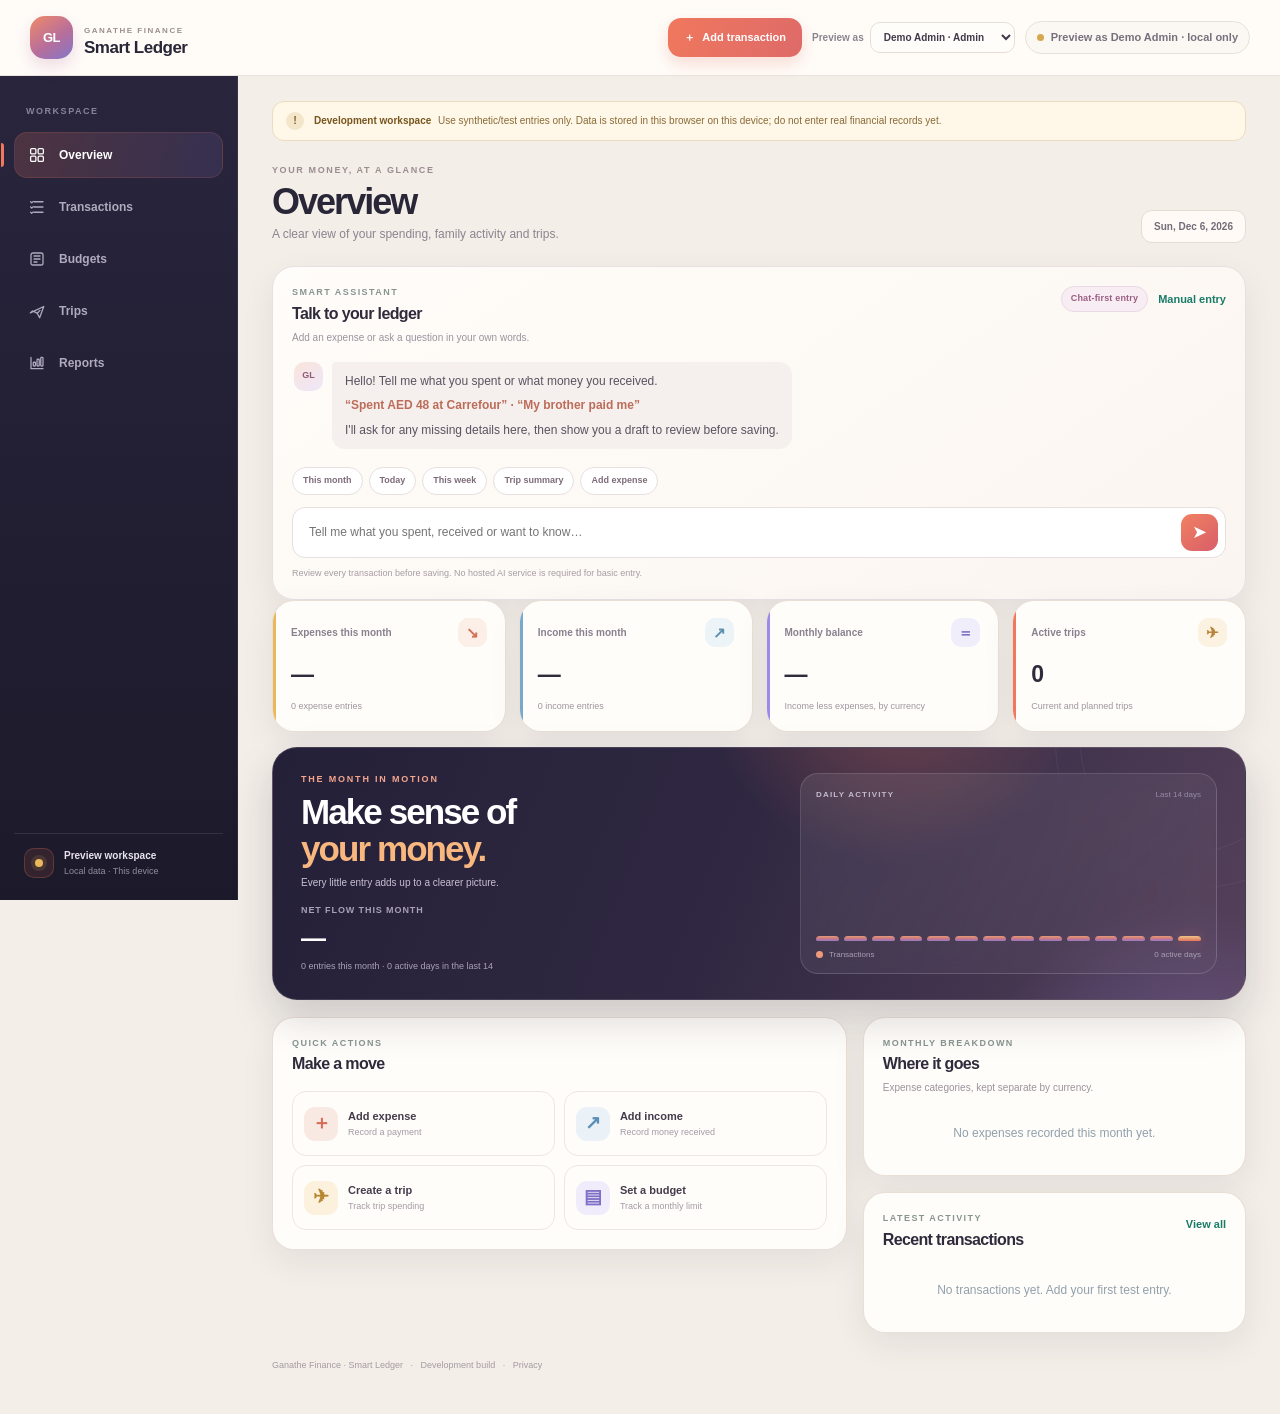
==== commit 793da9c5: "Move Smart Assistant above dashboard metrics on mobile" ====
--- a/preview/index.html
+++ b/preview/index.html
@@ -24,6 +24,7 @@
       </div>
     </header>
 
+    <div id="toastRegion" class="toast-region" role="status" aria-live="polite" aria-atomic="true"></div>
     <div class="app-body">
       <aside class="sidebar" aria-label="Main navigation">
         <p class="nav-section-label">WORKSPACE</p>
@@ -71,6 +72,26 @@
         </div>
 
         <section id="page-overview" class="page-view">
+          <section class="panel conversation-panel">
+            <div class="panel-heading">
+              <div><p class="eyebrow">SMART ASSISTANT</p><h2>Talk to your ledger</h2><p class="panel-subtitle">Add an expense or ask a question in your own words.</p></div>
+              <div class="conversation-tools"><span class="engine-label">Chat-first entry</span><button class="text-button" id="manualTransactionEntry" type="button">Manual entry</button></div>
+            </div>
+            <div class="chat-stream" id="chatStream" aria-live="polite">
+              <div class="chat-message assistant"><span class="avatar">GL</span><div class="message-body"><p>Hello! Tell me what you spent or what money you received.</p><p class="example-phrase">“Spent AED 48 at Carrefour” · “My brother paid me”</p><p>I'll ask for any missing details here, then show you a draft to review before saving.</p></div></div>
+            </div>
+            <div class="suggestion-row">
+              <button class="suggestion" data-prompt="Show my spending this month" type="button">This month</button>
+              <button class="suggestion" data-prompt="Show today's expenses" type="button">Today</button>
+              <button class="suggestion" data-prompt="Show this week's spending" type="button">This week</button>
+              <button class="suggestion" data-prompt="Show trip expenses" type="button">Trip summary</button>
+              <button class="suggestion" data-prompt="Add an expense" type="button">Add expense</button>
+            </div>
+            <form id="chatForm" class="chat-entry"><label class="sr-only" for="chatInput">Type a message</label><input id="chatInput" autocomplete="off" placeholder="Tell me what you spent, received or want to know…" maxlength="500"><button class="send-button" aria-label="Send message" type="submit">➤</button></form>
+            <p class="micro-note">Review every transaction before saving. No hosted AI service is required for basic entry.</p>
+          </section>
+
+
           <section class="stats-grid" aria-label="Financial overview">
             <article class="stat-card stat-expense"><div class="stat-top"><span>Expenses this month</span><span class="stat-icon">↘</span></div><strong id="monthSpend">AED 0.00</strong><small id="monthSpendHint">No expenses yet</small></article>
             <article class="stat-card stat-income"><div class="stat-top"><span>Income this month</span><span class="stat-icon">↗</span></div><strong id="monthIncome">AED 0.00</strong><small id="monthIncomeHint">No income yet</small></article>
@@ -100,25 +121,6 @@
 
           <div class="dashboard-grid">
             <div class="dashboard-primary">
-              <section class="panel conversation-panel">
-                <div class="panel-heading">
-                  <div><p class="eyebrow">SMART ASSISTANT</p><h2>Talk to your ledger</h2><p class="panel-subtitle">Add an expense or ask a question in your own words.</p></div>
-                  <div class="conversation-tools"><span class="engine-label">Chat-first entry</span><button class="text-button" id="manualTransactionEntry" type="button">Manual entry</button></div>
-                </div>
-                <div class="chat-stream" id="chatStream" aria-live="polite">
-                  <div class="chat-message assistant"><span class="avatar">GL</span><div class="message-body"><p>Hello! Tell me what you spent or what money you received.</p><p class="example-phrase">“Spent AED 48 at Carrefour” · “My brother paid me”</p><p>I'll ask for any missing details here, then show you a draft to review before saving.</p></div></div>
-                </div>
-                <div class="suggestion-row">
-                  <button class="suggestion" data-prompt="Show my spending this month" type="button">This month</button>
-                  <button class="suggestion" data-prompt="Show today's expenses" type="button">Today</button>
-                  <button class="suggestion" data-prompt="Show this week's spending" type="button">This week</button>
-                  <button class="suggestion" data-prompt="Show trip expenses" type="button">Trip summary</button>
-                  <button class="suggestion" data-prompt="Add an expense" type="button">Add expense</button>
-                </div>
-                <form id="chatForm" class="chat-entry"><label class="sr-only" for="chatInput">Type a message</label><input id="chatInput" autocomplete="off" placeholder="Tell me what you spent, received or want to know…" maxlength="500"><button class="send-button" aria-label="Send message" type="submit">➤</button></form>
-                <p class="micro-note">Review every transaction before saving. No hosted AI service is required for basic entry.</p>
-              </section>
-
               <section class="panel shortcuts-panel">
                 <div class="panel-heading"><div><p class="eyebrow">QUICK ACTIONS</p><h2>Make a move</h2></div></div>
                 <div class="quick-actions">
@@ -278,6 +280,17 @@
     </form>
   </dialog>
 
+  <dialog id="tripDetailDialog" class="app-dialog trip-detail-dialog">
+    <div class="trip-detail-shell">
+      <div class="dialog-heading">
+        <div><p class="eyebrow">TRIP WORKSPACE</p><h2 id="tripDetailTitle">Trip details</h2></div>
+        <button class="icon-button" type="button" data-close="tripDetailDialog" aria-label="Close">×</button>
+      </div>
+      <div id="tripDetailBody" class="trip-detail-body"></div>
+      <div class="dialog-actions"><button class="button button-outline" type="button" data-close="tripDetailDialog">Close</button></div>
+    </div>
+  </dialog>
+
   <dialog id="budgetDialog" class="app-dialog">
     <form id="budgetForm"><input id="budgetId" type="hidden">
       <div class="dialog-heading"><div><p class="eyebrow">MONTHLY PLANNING</p><h2 id="budgetDialogTitle">Set a budget</h2></div><button class="icon-button" type="button" data-close="budgetDialog" aria-label="Close">×</button></div>
--- a/preview/assets/css/app.css
+++ b/preview/assets/css/app.css
@@ -698,3 +698,66 @@
   html{scroll-behavior:auto}
   .nav-item,.quick-action,.report-button{transition:none}
 }
+
+
+
+/* Interaction polish — trip details, drill-down and mobile sheets */
+.toast-region{position:fixed;z-index:120;top:88px;right:24px;max-width:min(420px,calc(100vw - 32px));padding:12px 16px;border:1px solid rgba(255,255,255,.12);border-radius:13px;background:#29243b;color:#fff;font-size:11px;font-weight:700;line-height:1.45;box-shadow:0 16px 36px rgba(32,25,47,.23);opacity:0;transform:translateY(-10px);pointer-events:none;transition:opacity .2s ease,transform .2s ease}
+.toast-region.is-visible{opacity:1;transform:translateY(0)}
+.toast-region[data-state="error"]{background:#7d3346;border-color:#9e5260}
+.trip-detail-dialog{max-width:620px}
+.trip-detail-shell{padding:22px}
+.trip-detail-shell .dialog-heading{margin-bottom:15px}
+.trip-detail-body{display:grid;gap:14px;max-height:min(68vh,650px);overflow:auto;padding-right:3px}
+.trip-detail-hero{position:relative;display:grid;grid-template-columns:44px 1fr;align-items:center;gap:10px;padding:16px;border-radius:16px;background:linear-gradient(115deg,#29243d,#59405a);color:#fff;overflow:hidden}
+.trip-detail-hero:after{content:"";position:absolute;right:-50px;top:-75px;width:190px;height:190px;border:1px solid rgba(255,255,255,.08);border-radius:50%;box-shadow:0 0 0 22px rgba(255,255,255,.025),0 0 0 48px rgba(255,255,255,.018)}
+.trip-detail-hero .trip-card-icon{grid-row:span 2;width:42px;height:42px;background:rgba(255,255,255,.13);color:#ffd2b3}
+.trip-detail-hero .trip-badge{justify-self:end;border-color:rgba(255,255,255,.18);background:rgba(255,255,255,.1);color:#f6dfd5}
+.trip-detail-hero h3{grid-column:1/-1;position:relative;z-index:1;margin:5px 0 0;color:#fff;font-size:17px}
+.trip-detail-hero p{grid-column:1/-1;position:relative;z-index:1;margin:-5px 0 0;color:#c9bdcf;font-size:9px}
+.trip-detail-stats{display:grid;grid-template-columns:repeat(3,minmax(0,1fr));gap:8px}
+.trip-detail-stats>div{display:grid;gap:5px;min-width:0;padding:12px;border:1px solid #eee4df;border-radius:12px;background:#fcf8f5}
+.trip-detail-stats small{color:#a096a0;font-size:8px;font-weight:850;letter-spacing:.12em}
+.trip-detail-stats strong{color:#453b4d;font-size:11px;overflow-wrap:anywhere}
+.trip-detail-section{display:grid;gap:9px}
+.trip-detail-section-heading{display:flex;justify-content:space-between;align-items:center;gap:8px}
+.trip-detail-section-heading h3{margin:0;color:#514657;font-size:11px}
+.trip-detail-section-heading span{color:#a196a1;font-size:8px}
+.trip-detail-members{display:grid;grid-template-columns:repeat(2,minmax(0,1fr));gap:7px}
+.trip-detail-members>div{display:flex;align-items:center;gap:8px;min-width:0;padding:9px;border:1px solid #f0e8e3;border-radius:11px;background:#fffdfa}
+.trip-member-avatar{width:29px;height:29px;display:grid;place-items:center;flex:0 0 29px;border-radius:10px;background:#f8e7df;color:#ba6b58;font-size:10px;font-weight:850}
+.trip-detail-members>div:nth-child(4n+2) .trip-member-avatar{background:#eeeafb;color:#7f70bd}
+.trip-detail-members>div:nth-child(4n+3) .trip-member-avatar{background:#fbf1dc;color:#ac8037}
+.trip-detail-members strong,.trip-detail-members small{display:block;overflow:hidden;text-overflow:ellipsis;white-space:nowrap}
+.trip-detail-members strong{color:#504555;font-size:9px}
+.trip-detail-members small{margin-top:2px;color:#a49aa4;font-size:8px}
+.trip-detail-transaction{display:flex;align-items:center;gap:9px;padding:8px 0;border-top:1px solid #f1eae5}
+.trip-detail-transaction:first-child{border-top:0}
+.trip-detail-tx-icon{width:29px;height:29px;display:grid;place-items:center;flex:0 0 29px;border-radius:10px;background:#fae9e2;color:#d06d58;font-size:12px}
+.trip-detail-tx-icon.is-income{background:#eaf2f7;color:#5b8fad}
+.trip-detail-transaction>div{min-width:0;flex:1}
+.trip-detail-transaction strong,.trip-detail-transaction small{display:block;overflow:hidden;text-overflow:ellipsis;white-space:nowrap}
+.trip-detail-transaction strong{color:#4d4351;font-size:9px}
+.trip-detail-transaction small{margin-top:2px;color:#a39aa3;font-size:8px}
+.trip-detail-transaction b{color:#c46b5b;font-size:9px;white-space:nowrap}
+.trip-detail-transaction b.is-income{color:#568fa1}
+.trip-detail-actions{display:flex;justify-content:flex-end;gap:8px;flex-wrap:wrap;padding-top:3px}
+.report-category-link{width:100%;padding:0;border:0;background:transparent;text-align:left;cursor:pointer}
+.report-category-link:hover .report-category-top{color:#c96c59}
+.budget-foot .row-actions button[data-budget-activity]{color:#8374c8}
+@media(max-width:640px){
+  .toast-region{top:76px;right:12px;max-width:calc(100vw - 24px);font-size:10px}
+  .app-dialog{position:fixed;top:auto;right:0;bottom:0;left:0;width:100vw;max-width:none;max-height:calc(100dvh - 16px);margin:auto 0 0;border-radius:24px 24px 0 0;border-bottom:0;overflow:auto}
+  .app-dialog::backdrop{background:rgba(25,22,38,.52);backdrop-filter:blur(4px)}
+  .app-dialog form,.trip-detail-shell{padding:23px 17px max(20px,env(safe-area-inset-bottom))}
+  .trip-detail-body{max-height:calc(100dvh - 220px)}
+  .trip-detail-members{grid-template-columns:1fr 1fr}
+  .trip-detail-stats{gap:6px}
+  .trip-detail-stats>div{padding:10px 8px}
+  .trip-detail-stats strong{font-size:9px}
+  .trip-detail-actions .button{flex:1}
+}
+@keyframes dialog-sheet-enter{from{opacity:.6;transform:translateY(24px)}to{opacity:1;transform:translateY(0)}}
+@media(max-width:640px) and (prefers-reduced-motion:no-preference){
+  .app-dialog[open]{animation:dialog-sheet-enter .22s ease-out}
+}
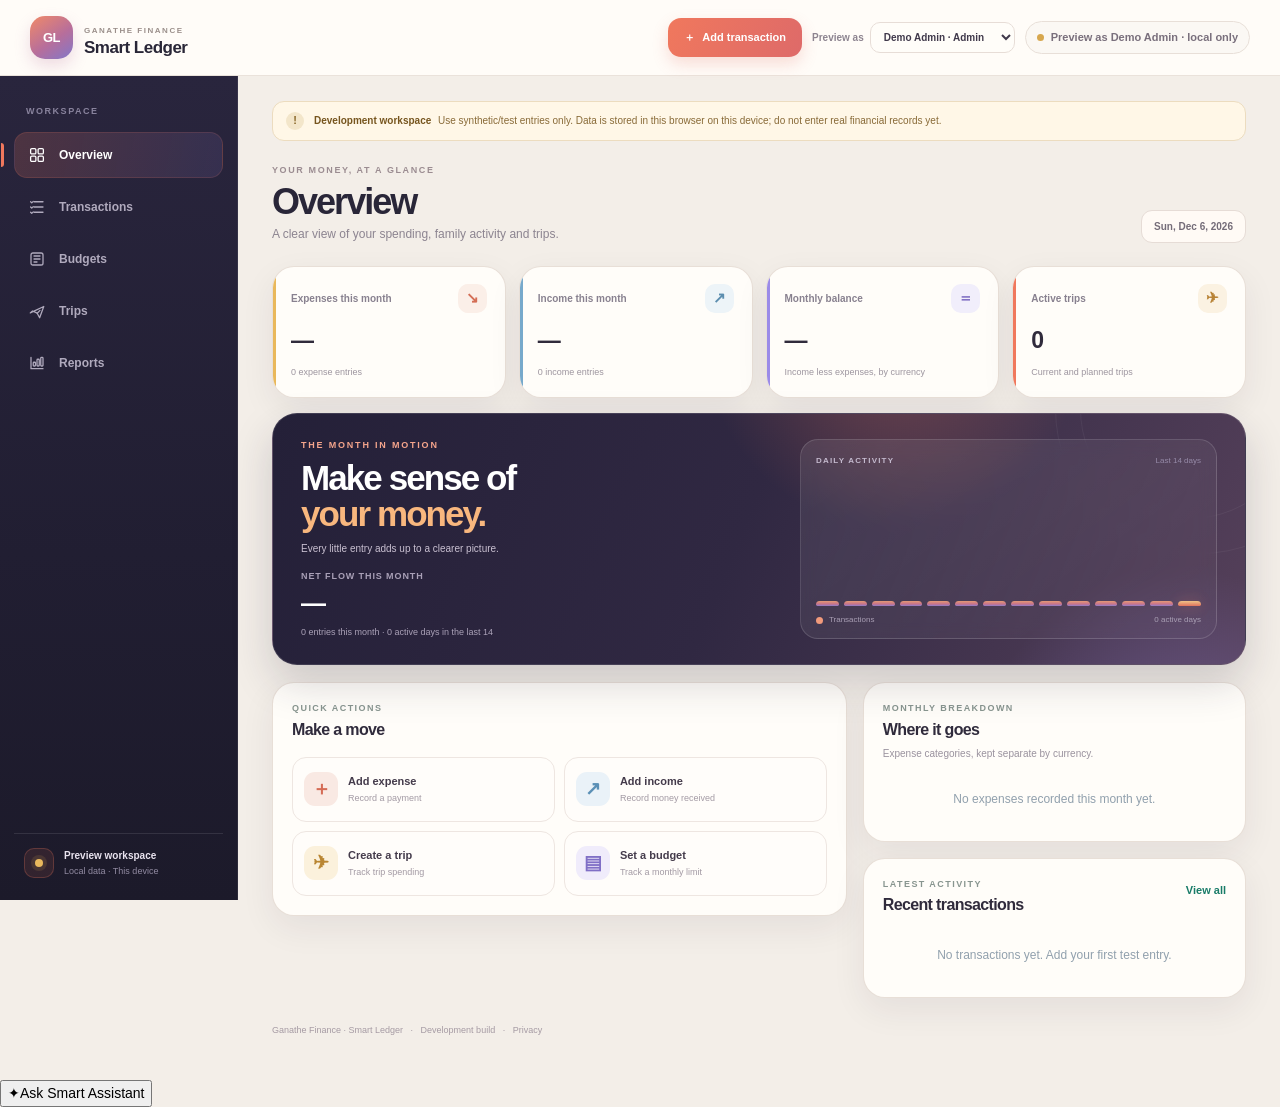
==== commit 75df6fa5: "Move Smart Assistant into floating launcher" ====
--- a/preview/index.html
+++ b/preview/index.html
@@ -72,26 +72,6 @@
         </div>
 
         <section id="page-overview" class="page-view">
-          <section class="panel conversation-panel">
-            <div class="panel-heading">
-              <div><p class="eyebrow">SMART ASSISTANT</p><h2>Talk to your ledger</h2><p class="panel-subtitle">Add an expense or ask a question in your own words.</p></div>
-              <div class="conversation-tools"><span class="engine-label">Chat-first entry</span><button class="text-button" id="manualTransactionEntry" type="button">Manual entry</button></div>
-            </div>
-            <div class="chat-stream" id="chatStream" aria-live="polite">
-              <div class="chat-message assistant"><span class="avatar">GL</span><div class="message-body"><p>Hello! Tell me what you spent or what money you received.</p><p class="example-phrase">“Spent AED 48 at Carrefour” · “My brother paid me”</p><p>I'll ask for any missing details here, then show you a draft to review before saving.</p></div></div>
-            </div>
-            <div class="suggestion-row">
-              <button class="suggestion" data-prompt="Show my spending this month" type="button">This month</button>
-              <button class="suggestion" data-prompt="Show today's expenses" type="button">Today</button>
-              <button class="suggestion" data-prompt="Show this week's spending" type="button">This week</button>
-              <button class="suggestion" data-prompt="Show trip expenses" type="button">Trip summary</button>
-              <button class="suggestion" data-prompt="Add an expense" type="button">Add expense</button>
-            </div>
-            <form id="chatForm" class="chat-entry"><label class="sr-only" for="chatInput">Type a message</label><input id="chatInput" autocomplete="off" placeholder="Tell me what you spent, received or want to know…" maxlength="500"><button class="send-button" aria-label="Send message" type="submit">➤</button></form>
-            <p class="micro-note">Review every transaction before saving. No hosted AI service is required for basic entry.</p>
-          </section>
-
-
           <section class="stats-grid" aria-label="Financial overview">
             <article class="stat-card stat-expense"><div class="stat-top"><span>Expenses this month</span><span class="stat-icon">↘</span></div><strong id="monthSpend">AED 0.00</strong><small id="monthSpendHint">No expenses yet</small></article>
             <article class="stat-card stat-income"><div class="stat-top"><span>Income this month</span><span class="stat-icon">↗</span></div><strong id="monthIncome">AED 0.00</strong><small id="monthIncomeHint">No income yet</small></article>
@@ -220,6 +200,30 @@
       <button type="button" data-nav-target="trips"><span class="mobile-nav-icon"><svg viewBox="0 0 24 24" aria-hidden="true"><path d="M3 14.5 21 6l-5.5 15-3.2-6.1L6 12z"/><path d="m12.3 14.9 3.7-3.7"/></svg></span><small>Trips</small></button>
       <button type="button" data-nav-target="reports"><span class="mobile-nav-icon"><svg viewBox="0 0 24 24" aria-hidden="true"><path d="M4 19.5V4.5M4 19.5h16"/><rect x="7" y="11" width="3" height="5" rx="1"/><rect x="12" y="7" width="3" height="9" rx="1"/><rect x="17" y="4.5" width="3" height="11.5" rx="1"/></svg></span><small>Reports</small></button>
     </nav>
+
+    <div class="assistant-floater">
+      <button class="assistant-launcher" id="assistantLauncher" type="button" aria-controls="assistantPanel" aria-expanded="false"><span aria-hidden="true">✦</span><span>Ask Smart Assistant</span></button>
+      <div class="assistant-panel" id="assistantPanel" hidden>
+          <section class="panel conversation-panel">
+            <div class="panel-heading">
+              <div><p class="eyebrow">SMART ASSISTANT</p><h2>Talk to your ledger</h2><p class="panel-subtitle">Add an expense or ask a question in your own words.</p></div>
+              <div class="conversation-tools"><span class="engine-label">Chat-first entry</span><button class="text-button" id="manualTransactionEntry" type="button">Manual entry</button><button class="assistant-close" id="assistantClose" type="button" aria-label="Close assistant">×</button></div>
+            </div>
+            <div class="chat-stream" id="chatStream" aria-live="polite">
+              <div class="chat-message assistant"><span class="avatar">GL</span><div class="message-body"><p>Hello! Tell me what you spent or what money you received.</p><p class="example-phrase">“Spent AED 48 at Carrefour” · “My brother paid me”</p><p>I'll ask for any missing details here, then show you a draft to review before saving.</p></div></div>
+            </div>
+            <div class="suggestion-row">
+              <button class="suggestion" data-prompt="Show my spending this month" type="button">This month</button>
+              <button class="suggestion" data-prompt="Show today's expenses" type="button">Today</button>
+              <button class="suggestion" data-prompt="Show this week's spending" type="button">This week</button>
+              <button class="suggestion" data-prompt="Show trip expenses" type="button">Trip summary</button>
+              <button class="suggestion" data-prompt="Add an expense" type="button">Add expense</button>
+            </div>
+            <form id="chatForm" class="chat-entry"><label class="sr-only" for="chatInput">Type a message</label><input id="chatInput" autocomplete="off" placeholder="Tell me what you spent, received or want to know…" maxlength="500"><button class="send-button" aria-label="Send message" type="submit">➤</button></form>
+            <p class="micro-note">Review every transaction before saving. No hosted AI service is required for basic entry.</p>
+          </section>
+      </div>
+    </div>
   </div>
 
   <dialog id="transactionDialog" class="app-dialog">
--- a/preview/assets/css/app.css
+++ b/preview/assets/css/app.css
@@ -761,3 +761,74 @@
 @media(max-width:640px) and (prefers-reduced-motion:no-preference){
   .app-dialog[open]{animation:dialog-sheet-enter .22s ease-out}
 }
+
+
+/* Mobile usability refinement — readable type and chat-first dashboard */
+@media(max-width:640px){
+  body{font-size:16px}
+  .main-content{padding-top:14px;padding-bottom:calc(112px + env(safe-area-inset-bottom))}
+  .development-banner{font-size:12px;line-height:1.5;padding:10px 12px;margin-bottom:14px}
+  .development-banner-icon{width:20px;height:20px;flex-basis:20px}
+  .view-heading{align-items:flex-start;gap:8px;margin-bottom:14px}
+  .view-heading h1{font-size:29px}
+  .view-heading>div>p:last-child{font-size:13px;line-height:1.4}
+  .view-heading .eyebrow{font-size:10px}
+  .date-chip{font-size:10px}
+  .stats-grid{gap:10px;margin-bottom:13px}
+  .stat-card{padding:14px 13px}
+  .stat-top{font-size:12px;line-height:1.3}
+  .stat-card strong{font-size:18px}
+  .stat-card small{font-size:11px;line-height:1.35}
+  .money-hero{padding:20px;gap:13px}
+  .hero-kicker{font-size:10px}
+  .money-hero h2{font-size:30px}
+  .money-hero-copy>p:not(.hero-kicker){font-size:13px;line-height:1.45}
+  .hero-balance-label{font-size:11px}
+  #heroNetBalance{font-size:21px}
+  #heroTransactionPulse{font-size:11px}
+  .hero-chart-title,.hero-chart-legend{font-size:10px}
+  .conversation-panel{padding:16px}
+  .conversation-panel .panel-heading{align-items:flex-start}
+  .panel-heading h2{font-size:18px}
+  .panel-subtitle{font-size:13px;line-height:1.45}
+  .conversation-tools .text-button{font-size:12px}
+  .chat-stream{max-height:112px;overflow-y:auto;gap:8px;padding-bottom:7px}
+  .message-body{font-size:14px;line-height:1.5}
+  .message-body p{margin:0 0 6px}
+  .avatar{width:30px;height:30px;flex-basis:30px;font-size:11px}
+  .suggestion-row{display:flex;flex-wrap:nowrap;overflow-x:auto;gap:7px;margin:7px 0 10px;padding-bottom:3px;scrollbar-width:thin}
+  .suggestion{flex:0 0 auto;padding:7px 10px;font-size:11px}
+  .chat-entry{min-height:50px;padding:5px 6px 5px 12px}
+  .chat-entry input{min-width:0;font-size:15px}
+  .send-button{width:40px;height:40px;flex-basis:40px;font-size:17px}
+  .micro-note{font-size:11px;line-height:1.4}
+  .quick-action strong{font-size:13px}
+  .quick-action small{font-size:11px;line-height:1.35}
+  .panel-heading h2{font-size:18px}
+  .item-copy strong,.dashboard-recent-copy strong{font-size:13px}
+  .item-copy small,.dashboard-recent-copy small{font-size:11px}
+  .dashboard-recent-amount{font-size:12px}
+  .category-currency-heading,.category-line-top{font-size:12px}
+  .category-line-top strong{font-size:11px}
+  .budget-title strong,.budget-amount-row strong{font-size:13px}
+  .budget-title small,.budget-amount-row small,.budget-foot small{font-size:11px}
+  .trip-item strong{font-size:15px}
+  .trip-item small,.trip-participant-count{font-size:11px}
+  .report-button strong{font-size:13px}
+  .report-button small{font-size:11px}
+  .mobile-nav button small{font-size:10px}
+  .mobile-nav-icon{font-size:21px}
+  .filter-grid input,.filter-grid select{font-size:13px;min-height:42px}
+  .page-panel .panel-heading .button{font-size:12px}
+}
+@media(max-width:380px){
+  .app-shell-redesigned .topbar{padding:0 10px}
+  .app-shell-redesigned .brand strong{font-size:14px}
+  .app-shell-redesigned .header-actions{max-width:52%}
+  .view-heading h1{font-size:27px}
+  .date-chip{font-size:9px;padding:6px}
+  .stats-grid{gap:8px}
+  .stat-card{padding:12px 10px}
+  .stat-card strong{font-size:16px}
+  .conversation-panel{padding:13px}
+}
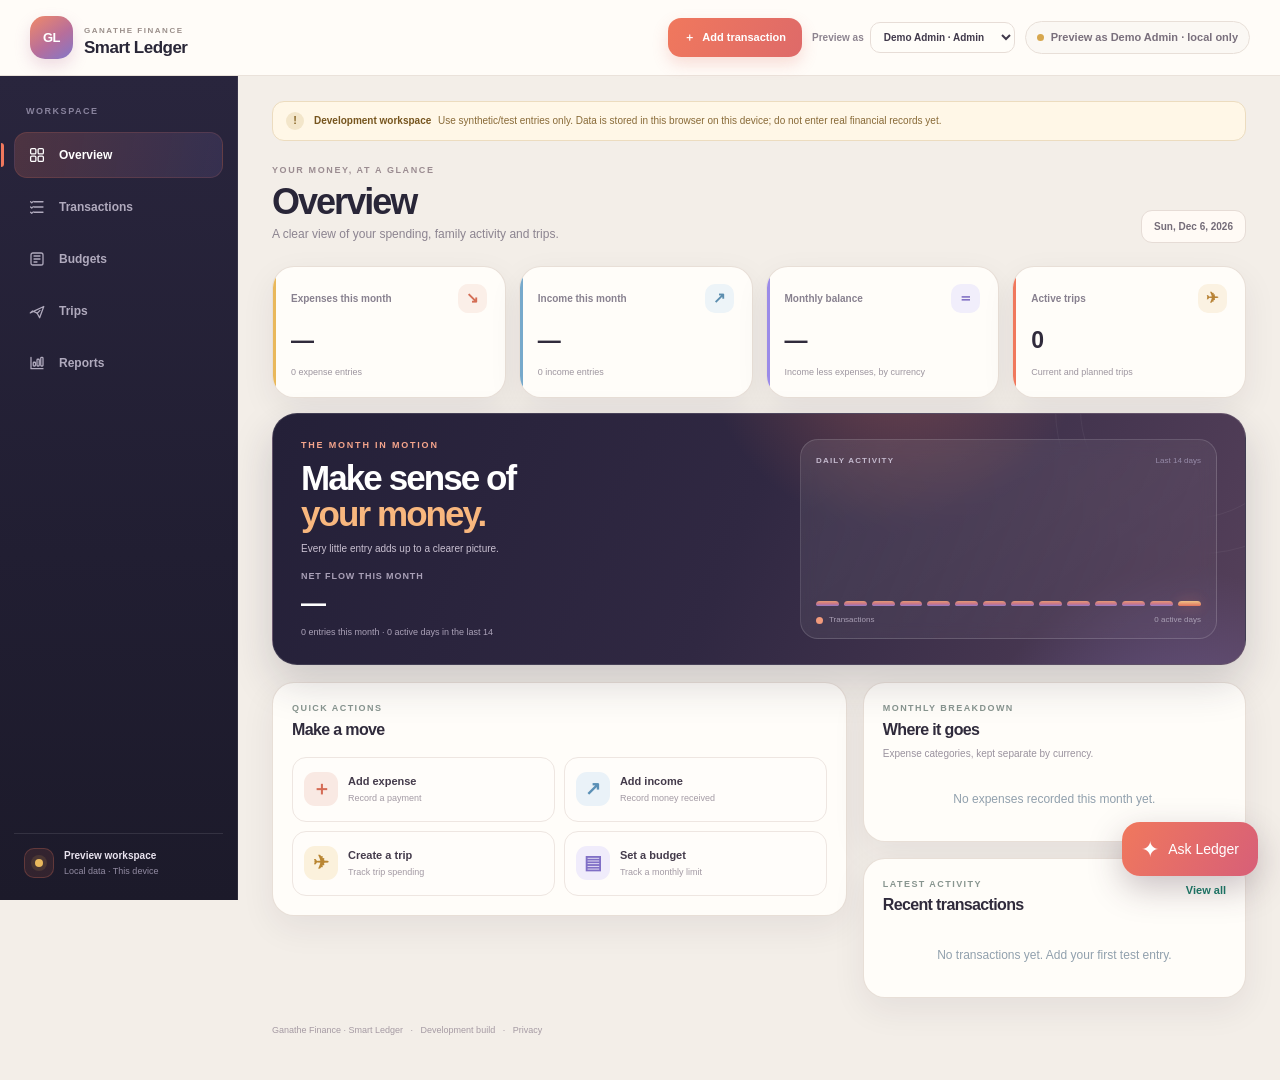
==== commit dba37074: "Prioritize Add Expense and shorten assistant launcher label" ====
--- a/preview/index.html
+++ b/preview/index.html
@@ -202,7 +202,7 @@
     </nav>
 
     <div class="assistant-floater">
-      <button class="assistant-launcher" id="assistantLauncher" type="button" aria-controls="assistantPanel" aria-expanded="false"><span aria-hidden="true">✦</span><span>Ask Smart Assistant</span></button>
+      <button class="assistant-launcher" id="assistantLauncher" type="button" aria-controls="assistantPanel" aria-expanded="false"><span aria-hidden="true">✦</span><span>Ask Ledger</span></button>
       <div class="assistant-panel" id="assistantPanel" hidden>
           <section class="panel conversation-panel">
             <div class="panel-heading">
@@ -213,11 +213,11 @@
               <div class="chat-message assistant"><span class="avatar">GL</span><div class="message-body"><p>Hello! Tell me what you spent or what money you received.</p><p class="example-phrase">“Spent AED 48 at Carrefour” · “My brother paid me”</p><p>I'll ask for any missing details here, then show you a draft to review before saving.</p></div></div>
             </div>
             <div class="suggestion-row">
+              <button class="suggestion" data-prompt="Add an expense" type="button">Add expense</button>
               <button class="suggestion" data-prompt="Show my spending this month" type="button">This month</button>
               <button class="suggestion" data-prompt="Show today's expenses" type="button">Today</button>
               <button class="suggestion" data-prompt="Show this week's spending" type="button">This week</button>
               <button class="suggestion" data-prompt="Show trip expenses" type="button">Trip summary</button>
-              <button class="suggestion" data-prompt="Add an expense" type="button">Add expense</button>
             </div>
             <form id="chatForm" class="chat-entry"><label class="sr-only" for="chatInput">Type a message</label><input id="chatInput" autocomplete="off" placeholder="Tell me what you spent, received or want to know…" maxlength="500"><button class="send-button" aria-label="Send message" type="submit">➤</button></form>
             <p class="micro-note">Review every transaction before saving. No hosted AI service is required for basic entry.</p>
--- a/preview/assets/css/app.css
+++ b/preview/assets/css/app.css
@@ -832,3 +832,49 @@
   .stat-card strong{font-size:16px}
   .conversation-panel{padding:13px}
 }
+
+
+/* Floating Smart Assistant — persistent access without occupying dashboard space */
+.assistant-launcher{position:fixed;z-index:91;right:22px;bottom:24px;display:flex;align-items:center;gap:9px;min-height:54px;padding:0 19px;border:0;border-radius:18px;background:linear-gradient(120deg,#f0785d,#d75f78);color:#fff;font:800 14px/1 inherit;box-shadow:0 12px 34px rgba(64,39,58,.28);cursor:pointer}
+.assistant-launcher>span:first-child{font-size:22px}
+.assistant-launcher:hover{transform:translateY(-2px);box-shadow:0 16px 38px rgba(64,39,58,.34)}
+.assistant-panel{position:fixed;z-index:92;right:22px;bottom:91px;width:min(420px,calc(100vw - 36px));max-height:min(690px,calc(100dvh - 125px));}
+.assistant-panel[hidden],.assistant-launcher[hidden]{display:none!important}
+.assistant-panel .conversation-panel{display:flex;flex-direction:column;max-height:min(690px,calc(100dvh - 125px));padding:19px;border:1px solid rgba(67,53,74,.12);border-radius:22px;background:#fffdfa;box-shadow:0 24px 70px rgba(35,28,48,.28);overflow:hidden}
+.assistant-panel .panel-heading{flex:0 0 auto;align-items:flex-start}
+.assistant-panel .assistant-close{width:34px;height:34px;flex:0 0 34px;border:1px solid #eee3df;border-radius:11px;background:#fff;color:#625667;font-size:23px;line-height:1;cursor:pointer}
+.assistant-panel .chat-stream{flex:1 1 auto;min-height:100px;max-height:300px;overflow:auto}
+.assistant-panel .suggestion-row{flex:0 0 auto}
+.assistant-panel .chat-entry{flex:0 0 auto}
+.assistant-panel .micro-note{flex:0 0 auto}
+@media(max-width:820px){
+  .assistant-launcher{right:14px;bottom:calc(82px + env(safe-area-inset-bottom));min-height:52px;padding:0 16px;border-radius:17px}
+  .assistant-panel{right:10px;bottom:calc(143px + env(safe-area-inset-bottom));width:calc(100vw - 20px);max-height:calc(100dvh - 175px - env(safe-area-inset-bottom))}
+  .assistant-panel .conversation-panel{max-height:calc(100dvh - 175px - env(safe-area-inset-bottom));padding:18px}
+  .assistant-panel .chat-stream{max-height:none;min-height:100px}
+}
+@media(max-width:640px){
+  .assistant-launcher{font-size:14px}
+  .assistant-panel{right:8px;bottom:calc(143px + env(safe-area-inset-bottom));width:calc(100vw - 16px)}
+  .assistant-panel .conversation-panel{border-radius:22px}
+  .assistant-panel .panel-heading h2{font-size:20px}
+  .assistant-panel .panel-subtitle{font-size:14px}
+  .assistant-panel .message-body{font-size:15px}
+  .assistant-panel .chat-entry input{font-size:16px}
+  .assistant-panel .suggestion{font-size:12px}
+}
+/* Second-pass mobile readability: raise dense supporting text, not only headings */
+@media(max-width:640px){
+  .eyebrow,.date-chip,.engine-label,.sync-pill{font-size:12px}
+  .development-banner{font-size:13px}
+  .stat-top{font-size:13px}
+  .stat-card small,.micro-note,.item-copy small,.dashboard-recent-copy small{font-size:12px}
+  .quick-action small,.trip-item small,.trip-participant-count,.budget-title small,.budget-amount-row small,.budget-foot small{font-size:12px}
+  .report-button small,.transaction-summary-strip span,.filter-grid input,.filter-grid select{font-size:13px}
+  .mobile-nav button small{font-size:11px}
+  .panel-subtitle,.message-body{font-size:14px}
+  .suggestion{font-size:12px}
+  .page-panel .panel-heading .button,.conversation-tools .text-button{font-size:13px}
+  .transaction-list,.dashboard-recent-list,.budget-list,.trip-list{font-size:14px}
+  .transaction-list small,.dashboard-category-breakdown small,.report-period,.list-footnote{font-size:12px}
+}
